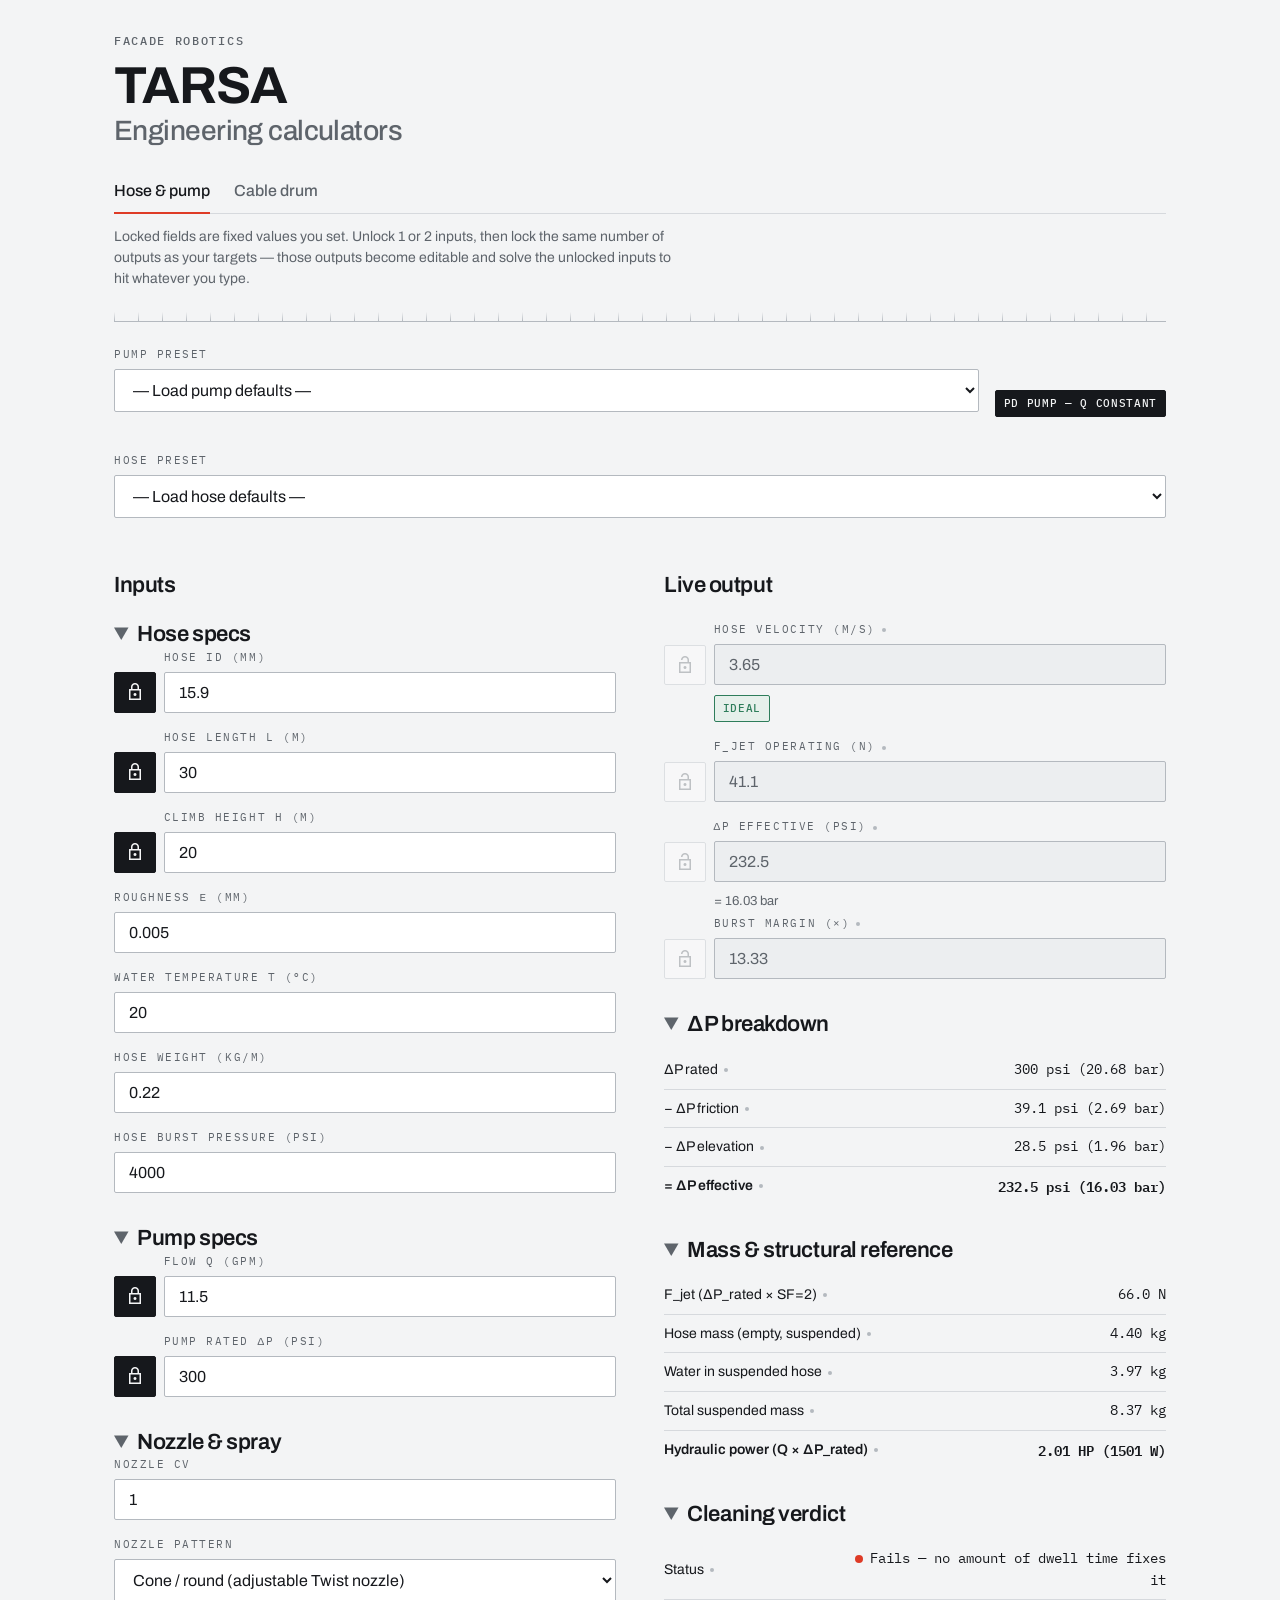
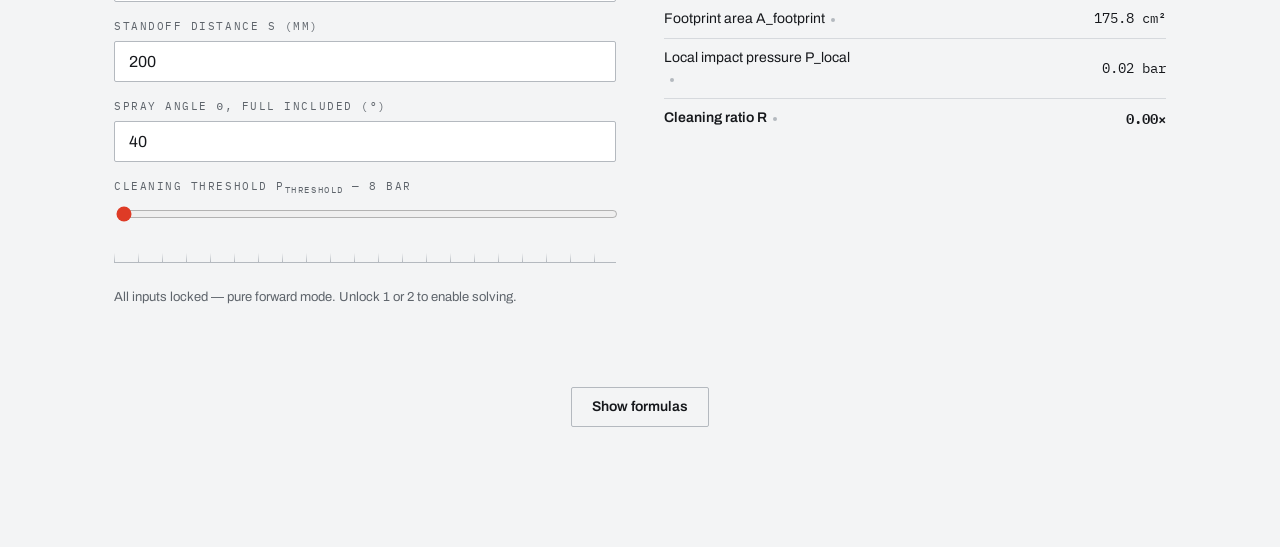
==== index.html @ 223a0400 "Add cable drum tab and nozzle cleaning verdict - New "Cable drum" tab: sizes drum radius / length fr" ====
<!doctype html>
<html lang="en">
<head>
<meta charset="utf-8">
<meta name="viewport" content="width=device-width, initial-scale=1">
<meta name="robots" content="noindex, nofollow">
<title>TARSA — Engineering Calculators</title>
<link rel="stylesheet" href="colors_and_type.css">
<link rel="stylesheet"
  href="https://fonts.googleapis.com/css2?family=Material+Symbols+Sharp:opsz,wght,FILL,GRAD@24,300,0,-25">
<style>
  body.tarsa { max-width: 1100px; margin: 0 auto; padding: var(--sp-6) var(--sp-5) var(--sp-9); }

  .topbar { display: flex; align-items: center; gap: var(--sp-3); margin-bottom: var(--sp-2); }
  .topbar .material-symbols-sharp { font-size: 22px; color: var(--signal); }

  .preset-row { display: flex; align-items: flex-end; gap: var(--sp-4); flex-wrap: wrap; margin: var(--sp-5) 0; }
  .preset-field { flex: 1; min-width: 260px; margin-bottom: 0; }

  .grid2 { display: grid; grid-template-columns: 1fr 1fr; gap: var(--sp-7); align-items: start; }
  @media (max-width: 760px) { .grid2 { grid-template-columns: 1fr; } }

  .lockrow { display: flex; align-items: flex-end; gap: var(--sp-2); margin-bottom: var(--sp-4); }
  .field-col { flex: 1; min-width: 0; }
  .field-col input.field { margin: 0; }

  .lock-btn {
    flex: 0 0 auto; width: 2.6rem; height: 2.55rem;
    display: flex; align-items: center; justify-content: center;
    background: var(--surface); border: 1px solid var(--n-300); border-radius: var(--r-1);
    color: var(--fg-2); cursor: pointer; padding: 0;
    transition: background var(--dur-fast) var(--ease), border-color var(--dur-fast) var(--ease),
                color var(--dur-fast) var(--ease);
  }
  .lock-btn:hover:not(:disabled) { background: var(--n-100); border-color: var(--ink); color: var(--ink); }
  .lock-btn.active { background: var(--ink); border-color: var(--ink); color: var(--fg-on-ink); }
  .lock-btn.active:hover { background: #000; }
  .lock-btn:disabled { opacity: 0.35; cursor: not-allowed; }
  .lock-btn .material-symbols-sharp { font-size: 20px; }

  input.field:disabled { background: var(--surface-sunk); color: var(--fg-2); cursor: not-allowed; }

  .plain-field { margin-bottom: var(--sp-4); }

  .range-field { width: 100%; accent-color: var(--signal); }

  .status-caption { font-size: var(--fs-caption); color: var(--fg-2); margin: var(--sp-4) 0; }
  .status-caption b { color: var(--ink); }

  .band-row { display: flex; align-items: center; gap: var(--sp-2); margin: -6px 0 var(--sp-4) calc(2.6rem + var(--sp-2)); }

  .dp-table { width: 100%; border-collapse: collapse; font-size: var(--fs-sm); margin-top: var(--sp-3); }
  .dp-table td { padding: 8px 0; border-bottom: 1px solid var(--n-200); }
  .dp-table td:last-child { text-align: right; font-family: var(--font-mono); font-variant-numeric: tabular-nums; }
  .dp-table tr:last-child td { border-bottom: none; font-weight: 600; }
  .dp-table tr.infeasible td { color: var(--signal); }

  details.section-drop { margin: var(--sp-6) 0 0; }
  details.section-drop > summary { cursor: pointer; }
  details.section-drop > summary::marker { color: var(--fg-2); }
  details.section-drop > table.dp-table { margin-top: var(--sp-3); }

  .status-dot { display: inline-block; width: 8px; height: 8px; border-radius: 50%; margin-right: 7px; vertical-align: middle; }
  .status-dot--green  { background: var(--clean); }
  .status-dot--yellow { background: var(--soiled); }
  .status-dot--red    { background: var(--signal); }

  /* Tiny, near-invisible marker on an output — hover to see which inputs
     feed it. Deliberately unstyled beyond a faint dot: this is a hint for
     the curious, not a UI element competing for attention. */
  .dep-dot {
    display: inline-block; width: 4px; height: 4px; border-radius: 50%;
    background: var(--n-300); margin-left: 6px; vertical-align: middle;
    cursor: help;
  }
  .dep-dot:hover { background: var(--fg-2); }

  /* Custom hover tooltip — used instead of the native data-tooltip="" attribute,
     which has inconsistent delay/behavior across browsers (notably
     Safari). Attach data-tooltip="..." to any normal (non-form) element;
     avoid attaching directly to <select>/<input> since generated content
     on replaced elements isn't reliably supported — put it on the
     associated <label> instead. */
  [data-tooltip] { position: relative; cursor: help; }
  [data-tooltip]::after {
    content: attr(data-tooltip);
    position: absolute; left: 0; bottom: 100%; margin-bottom: 6px;
    background: var(--ink); color: var(--fg-on-ink);
    font-family: var(--font-sans); font-size: 12px; font-weight: 400;
    text-transform: none; letter-spacing: normal;
    padding: 6px 10px; border-radius: var(--r-1);
    white-space: normal; width: max-content; max-width: 260px;
    box-shadow: 0 4px 12px rgba(0,0,0,0.15);
    opacity: 0; visibility: hidden; pointer-events: none;
    transition: opacity var(--dur-fast) var(--ease);
    z-index: 50;
  }
  [data-tooltip]:hover::after, [data-tooltip]:focus::after {
    opacity: 1; visibility: visible;
  }

  .error-box { color: var(--signal); font-size: var(--fs-sm); margin: var(--sp-2) 0; }

  .formulas-toggle-row { display: flex; justify-content: center; margin: var(--sp-8) 0 var(--sp-5); }

  #formulas-panel, .formulas-panel { border-top: 1px solid var(--n-200); padding-top: var(--sp-6); }
  .legend-grid {
    display: grid; grid-template-columns: repeat(auto-fill, minmax(220px, 1fr));
    gap: var(--sp-2) var(--sp-5); margin: var(--sp-4) 0 var(--sp-6);
  }
  .legend-row { display: flex; gap: 8px; font-size: var(--fs-sm); }
  .legend-sym {
    font-family: var(--font-mono); font-weight: 500; color: var(--ink);
    min-width: 2.4em; flex: 0 0 auto;
  }
  .legend-desc { color: var(--fg-2); }

  .tabbar { display: flex; gap: var(--sp-5); border-bottom: 1px solid var(--n-200); margin: var(--sp-5) 0 0; }
  .tab-btn {
    background: none; border: 0; border-bottom: 2px solid transparent; margin-bottom: -1px;
    padding: var(--sp-2) 0; font: inherit; font-weight: 500; color: var(--fg-2); cursor: pointer;
    transition: color var(--dur-fast) var(--ease), border-color var(--dur-fast) var(--ease);
  }
  .tab-btn:hover { color: var(--ink); }
  .tab-btn[aria-selected="true"] { color: var(--ink); border-bottom-color: var(--signal); }

  .formula-block { margin-bottom: var(--sp-6); }
  .formula-block .step-no {
    font-family: var(--font-mono); font-size: 11px; letter-spacing: var(--track-eyebrow);
    color: var(--signal);
  }
  .formula-block h5 { margin: 2px 0 8px; font-family: var(--font-display); font-weight: 600; font-size: 16px; }
  .formula-eq {
    font-family: var(--font-mono); font-size: 15px; background: var(--surface-sunk);
    border-radius: var(--r-1); padding: 10px 14px; display: inline-block;
    margin: 0 0 6px;
  }
  .formula-note { font-size: var(--fs-caption); color: var(--fg-2); margin: 0; max-width: 70ch; }
</style>
</head>
<body class="tarsa">

<div class="topbar">
  <span class="t-eyebrow">Facade robotics</span>
</div>
<h1 class="t-h1" style="margin:6px 0 0">TARSA</h1>
<h2 class="t-h3" style="margin:2px 0 0;color:var(--fg-2);font-weight:500">Engineering calculators</h2>

<div class="tabbar" role="tablist">
  <button class="tab-btn" role="tab" id="tabbtn-fluid" data-tab="fluid" aria-controls="tab-fluid">Hose &amp; pump</button>
  <button class="tab-btn" role="tab" id="tabbtn-drum" data-tab="drum" aria-controls="tab-drum">Cable drum</button>
</div>

<section id="tab-fluid" role="tabpanel" aria-labelledby="tabbtn-fluid">
<p class="t-sm" style="color:var(--fg-2);max-width:70ch;margin-top:var(--sp-3)">
  Locked fields are fixed values you set. Unlock 1 or 2 inputs, then lock the same number of
  outputs as your targets — those outputs become editable and solve the unlocked inputs to hit
  whatever you type.
</p>

<div class="datum" style="margin:var(--sp-5) 0"></div>

<div class="preset-row">
  <div class="plain-field preset-field">
    <label class="field-label" for="pump-preset-select">Pump preset</label>
    <select class="field" id="pump-preset-select">
      <option value="">— Load pump defaults —</option>
    </select>
  </div>
  <span class="tag tag--ink" style="margin-bottom:11px" data-tooltip="Positive-displacement: Q stays fixed regardless of ΔP, up to the relief valve.">PD pump — Q constant</span>
</div>

<div class="plain-field preset-field" style="margin-top:var(--sp-5)">
  <label class="field-label" for="hose-preset-select" id="hose-preset-label" data-tooltip="Hose presets from TARSA_Hose_Selection_Research.md §§2-4. Select one to see its sourcing notes here.">Hose preset</label>
  <select class="field" id="hose-preset-select">
    <option value="">— Load hose defaults —</option>
  </select>
</div>

<div class="grid2" style="margin-top:var(--sp-6)">
  <div>
    <h3 class="t-h4">Inputs</h3>

    <details class="section-drop" open style="margin-top:0">
      <summary class="t-h4">Hose specs</summary>
      <div class="lockrow">
        <button class="lock-btn" id="lock-id_m" data-var="id_m"><span class="material-symbols-sharp">lock</span></button>
        <div class="field-col">
          <label class="field-label" for="in-id_mm" data-tooltip="ID — hose inner diameter.">Hose ID (mm)</label>
          <input class="field" type="number" id="in-id_mm" step="0.1" min="3" max="50">
        </div>
      </div>

      <div class="lockrow">
        <button class="lock-btn" id="lock-L_m" data-var="L_m"><span class="material-symbols-sharp">lock</span></button>
        <div class="field-col">
          <label class="field-label" for="in-L_m" data-tooltip="L — total hose length along the flow path.">Hose length L (m)</label>
          <input class="field" type="number" id="in-L_m" step="1" min="1" max="200">
        </div>
      </div>

      <div class="lockrow">
        <button class="lock-btn" id="lock-H_m" data-var="H_m"><span class="material-symbols-sharp">lock</span></button>
        <div class="field-col">
          <label class="field-label" for="in-H_m" data-tooltip="H — vertical climb from reel to nozzle. Also the suspended length that carries hose + water weight.">Climb height H (m)</label>
          <input class="field" type="number" id="in-H_m" step="1" min="0" max="150">
        </div>
      </div>

      <div class="plain-field">
        <label class="field-label" for="in-roughness_mm" data-tooltip="ε — hose internal surface roughness, used in the friction-factor calc. Assumed default, not sourced from a datasheet.">Roughness ε (mm)</label>
        <input class="field" type="number" id="in-roughness_mm" step="0.001" min="0" max="1">
      </div>
      <div class="plain-field">
        <label class="field-label" for="in-T_c" data-tooltip="T — water temperature, used to look up viscosity for the friction calc.">Water temperature T (°C)</label>
        <input class="field" type="number" id="in-T_c" step="1" min="0" max="40">
      </div>
      <div class="plain-field">
        <label class="field-label" for="in-weight_per_m" data-tooltip="w — hose weight per meter, empty/dry. Datasheet value, not computed from hose geometry.">Hose weight (kg/m)</label>
        <input class="field" type="number" id="in-weight_per_m" step="0.01" min="0" max="5">
      </div>
      <div class="plain-field">
        <label class="field-label" for="in-p_burst_psi" data-tooltip="P_burst — hose's rated burst pressure, used for the burst-margin safety check.">Hose burst pressure (psi)</label>
        <input class="field" type="number" id="in-p_burst_psi" step="50" min="0" max="10000">
      </div>
    </details>

    <details class="section-drop" open>
      <summary class="t-h4">Pump specs</summary>
      <div class="lockrow">
        <button class="lock-btn" id="lock-Q_m3s" data-var="Q_m3s"><span class="material-symbols-sharp">lock</span></button>
        <div class="field-col">
          <label class="field-label" for="in-Q_gpm" data-tooltip="Q — volumetric flow rate. Fixed by a positive-displacement pump, independent of pressure.">Flow Q (GPM)</label>
          <input class="field" type="number" id="in-Q_gpm" step="0.1" min="0.1" max="200">
        </div>
      </div>
      <p class="t-caption" id="gpm-alert" style="color:var(--signal);margin:-6px 0 var(--sp-4) calc(2.6rem + var(--sp-2))" hidden></p>

      <div class="lockrow">
        <button class="lock-btn" id="lock-dP_rated_pa" data-var="dP_rated_pa"><span class="material-symbols-sharp">lock</span></button>
        <div class="field-col">
          <label class="field-label" for="in-dP_rated_psi" data-tooltip="ΔP_rated — the pump's rated output pressure at this flow.">Pump rated ΔP (psi)</label>
          <input class="field" type="number" id="in-dP_rated_psi" step="1" min="7">
        </div>
      </div>
    </details>

    <details class="section-drop" open>
      <summary class="t-h4">Nozzle &amp; spray</summary>
      <div class="plain-field">
        <label class="field-label" for="in-Cv" data-tooltip="Cv — nozzle velocity coefficient (0–1): how efficiently nozzle pressure converts to exit velocity.">Nozzle Cv</label>
        <input class="field" type="number" id="in-Cv" step="0.01" min="0.5" max="1">
      </div>
      <div class="plain-field">
        <label class="field-label" for="in-nozzle_pattern" data-tooltip="Cone/round sprays outward in a widening circle; flat fan sprays sideways into a widening sheet instead. Determines how fast the footprint area (and diluted local pressure) grows with standoff.">Nozzle pattern</label>
        <select class="field" id="in-nozzle_pattern">
          <option value="cone">Cone / round (adjustable Twist nozzle)</option>
          <option value="fan">Flat fan / curtain</option>
        </select>
      </div>
      <div class="plain-field">
        <label class="field-label" for="in-standoff_mm" data-tooltip="s — distance from the nozzle tip to the glass.">Standoff distance s (mm)</label>
        <input class="field" type="number" id="in-standoff_mm" step="10" min="200" max="2000">
      </div>
      <div class="plain-field">
        <label class="field-label" for="in-spray_angle_deg" data-tooltip="θ — the nozzle's full spray angle. 0° = a straight pencil jet; wider angles spread the spray (and dilute its force) faster with distance.">Spray angle θ, full included (°)</label>
        <input class="field" type="number" id="in-spray_angle_deg" step="1" min="0" max="60">
      </div>
      <div class="plain-field" id="field-L-strip">
        <label class="field-label" for="in-L_strip_mm" data-tooltip="L_strip — fan pattern only: the strip's length, which stays roughly constant as standoff grows (only its width widens). Assumed default, not sourced.">Fan impact-strip length L_strip (mm)</label>
        <input class="field" type="number" id="in-L_strip_mm" step="1" min="1" max="200">
      </div>
      <div class="plain-field">
        <label class="field-label" for="in-p_threshold_bar" data-tooltip="P_threshold — local impact pressure needed to actually clean the grime. 8 bar is Kim et al.'s proven floor; 150 bar is an unvalidated industry ceiling. Keep at 8 until a physical grime test is done.">
          Cleaning threshold P<sub>threshold</sub> — <span id="p_threshold-readout"></span>
        </label>
        <input class="range-field" type="range" id="in-p_threshold_bar" step="1" min="8" max="150">
      </div>
    </details>

    <div class="datum" style="margin:var(--sp-5) 0"></div>
    <p class="status-caption" id="solve-status"></p>
    <p class="error-box" id="solve-error" hidden></p>
  </div>

  <div>
    <h3 class="t-h4" id="output-head">Live output</h3>

    <div class="lockrow">
      <button class="lock-btn" id="lock-out-v_hose" data-metric="v_hose"><span class="material-symbols-sharp">lock_open</span></button>
      <div class="field-col">
        <label class="field-label" for="out-v_hose">Hose velocity (m/s)<span class="dep-dot" data-tooltip="Depends on: ID, Q"></span></label>
        <input class="field" type="number" id="out-v_hose" step="0.01">
      </div>
    </div>
    <div class="band-row"><span class="tag" id="band-tag"></span></div>

    <div class="lockrow">
      <button class="lock-btn" id="lock-out-F_jet" data-metric="F_jet"><span class="material-symbols-sharp">lock_open</span></button>
      <div class="field-col">
        <label class="field-label" for="out-F_jet">F_jet operating (N)<span class="dep-dot" data-tooltip="Depends on: ID, L, H, Q, ΔP_rated, Cv, ε, T"></span></label>
        <input class="field" type="number" id="out-F_jet" step="0.1">
      </div>
    </div>

    <div class="lockrow">
      <button class="lock-btn" id="lock-out-dP_effective" data-metric="dP_effective"><span class="material-symbols-sharp">lock_open</span></button>
      <div class="field-col">
        <label class="field-label" for="out-dP_effective">ΔP effective (psi)<span class="dep-dot" data-tooltip="Depends on: ID, L, H, Q, ΔP_rated, ε, T"></span></label>
        <input class="field" type="number" id="out-dP_effective" step="0.1">
      </div>
    </div>
    <p class="t-caption" id="dP_effective-bar" style="color:var(--fg-2);margin:-6px 0 4px calc(2.6rem + var(--sp-2))"></p>
    <p class="t-caption" id="infeasible-tag" style="color:var(--signal);margin:-6px 0 var(--sp-4) calc(2.6rem + var(--sp-2))" hidden></p>

    <div class="lockrow">
      <button class="lock-btn" id="lock-out-burst_margin" data-metric="burst_margin"><span class="material-symbols-sharp">lock_open</span></button>
      <div class="field-col">
        <label class="field-label" for="out-burst_margin">Burst margin (×)<span class="dep-dot" data-tooltip="Depends on: P_burst, ΔP_rated"></span></label>
        <input class="field" type="number" id="out-burst_margin" step="0.01">
      </div>
    </div>
    <p class="t-caption" id="burst-tag" style="color:var(--signal);margin:-6px 0 var(--sp-4) calc(2.6rem + var(--sp-2))" hidden></p>

    <details class="section-drop" open>
      <summary class="t-h4">ΔP breakdown</summary>
      <table class="dp-table">
        <tr><td>ΔP rated<span class="dep-dot" data-tooltip="Depends on: ΔP_rated"></span></td><td id="dp-rated"></td></tr>
        <tr><td>− ΔP friction<span class="dep-dot" data-tooltip="Depends on: ID, L, Q, ε, T"></span></td><td id="dp-friction"></td></tr>
        <tr><td>− ΔP elevation<span class="dep-dot" data-tooltip="Depends on: H"></span></td><td id="dp-elevation"></td></tr>
        <tr id="dp-effective-row"><td>= ΔP effective<span class="dep-dot" data-tooltip="Depends on: ID, L, H, Q, ΔP_rated, ε, T"></span></td><td id="dp-effective"></td></tr>
      </table>
    </details>

    <details class="section-drop" open>
      <summary class="t-h4">Mass &amp; structural reference</summary>
      <table class="dp-table">
        <tr><td>F_jet (ΔP_rated &times; SF=2)<span class="dep-dot" data-tooltip="Depends on: ΔP_rated, Q, Cv"></span></td><td id="stat-fjet-structural"></td></tr>
        <tr><td>Hose mass (empty, suspended)<span class="dep-dot" data-tooltip="Depends on: w, H"></span></td><td id="stat-hose-mass"></td></tr>
        <tr><td>Water in suspended hose<span class="dep-dot" data-tooltip="Depends on: ID, H"></span></td><td id="stat-water-mass"></td></tr>
        <tr><td>Total suspended mass<span class="dep-dot" data-tooltip="Depends on: w, ID, H"></span></td><td id="stat-total-mass"></td></tr>
        <tr><td>Hydraulic power (Q &times; &Delta;P_rated)<span class="dep-dot" data-tooltip="Depends on: Q, ΔP_rated"></span></td><td id="stat-hydraulic-power"></td></tr>
      </table>
    </details>

    <details class="section-drop" open>
      <summary class="t-h4">Cleaning verdict</summary>
      <table class="dp-table">
        <tr><td>Status<span class="dep-dot" data-tooltip="Depends on: ID, L, H, Q, ΔP_rated, Cv, ε, T, s, θ, nozzle pattern, L_strip, P_threshold"></span></td><td><span class="status-dot" id="cleaning-dot"></span><span id="cleaning-caption"></span></td></tr>
        <tr><td>Footprint area A_footprint<span class="dep-dot" data-tooltip="Depends on: ID, L, H, Q, ΔP_rated, Cv, ε, T, s, θ, nozzle pattern, L_strip"></span></td><td id="stat-footprint"></td></tr>
        <tr><td>Local impact pressure P_local<span class="dep-dot" data-tooltip="Depends on: ID, L, H, Q, ΔP_rated, Cv, ε, T, s, θ, nozzle pattern, L_strip"></span></td><td id="stat-p-local"></td></tr>
        <tr><td>Cleaning ratio R<span class="dep-dot" data-tooltip="Depends on: ID, L, H, Q, ΔP_rated, Cv, ε, T, s, θ, nozzle pattern, L_strip, P_threshold"></span></td><td id="stat-cleaning-r"></td></tr>
      </table>
    </details>
  </div>
</div>

<div class="formulas-toggle-row">
  <button class="btn btn--outline" id="btn-show-formulas" aria-expanded="false" aria-controls="formulas-panel">
    Show formulas
  </button>
</div>

<section id="formulas-panel" hidden>
  <h3 class="t-h3">Formulas used</h3>
  <p class="t-sm" style="color:var(--fg-2);max-width:70ch">
    Every value on this page comes from the chain below, computed in order top to bottom.
    Two steps are solved numerically (a root-finder) rather than a closed-form formula —
    marked where that happens.
  </p>

  <details class="section-drop" open style="margin-top:0">
    <summary class="t-h4">Symbol legend</summary>
    <div class="legend-grid">
    <div class="legend-row"><span class="legend-sym">ID</span><span class="legend-desc">Hose inner diameter (m)</span></div>
    <div class="legend-row"><span class="legend-sym">L</span><span class="legend-desc">Hose length (m)</span></div>
    <div class="legend-row"><span class="legend-sym">H</span><span class="legend-desc">Vertical climb height (m)</span></div>
    <div class="legend-row"><span class="legend-sym">Q</span><span class="legend-desc">Volumetric flow rate (m&sup3;/s)</span></div>
    <div class="legend-row"><span class="legend-sym">ΔP<sub>rated</sub></span><span class="legend-desc">Pump's rated max pressure (Pa)</span></div>
    <div class="legend-row"><span class="legend-sym">C<sub>v</sub></span><span class="legend-desc">Nozzle velocity coefficient (0&ndash;1)</span></div>
    <div class="legend-row"><span class="legend-sym">ε</span><span class="legend-desc">Hose internal roughness (m)</span></div>
    <div class="legend-row"><span class="legend-sym">T</span><span class="legend-desc">Water temperature (&deg;C)</span></div>
    <div class="legend-row"><span class="legend-sym">ρ</span><span class="legend-desc">Water density, 1000 kg/m&sup3;</span></div>
    <div class="legend-row"><span class="legend-sym">g</span><span class="legend-desc">Gravity, 9.81 m/s&sup2;</span></div>
    <div class="legend-row"><span class="legend-sym">μ</span><span class="legend-desc">Water dynamic viscosity (Pa&middot;s), interpolated vs. T</span></div>
    <div class="legend-row"><span class="legend-sym">Re</span><span class="legend-desc">Reynolds number (dimensionless)</span></div>
    <div class="legend-row"><span class="legend-sym">f</span><span class="legend-desc">Darcy friction factor (dimensionless)</span></div>
    <div class="legend-row"><span class="legend-sym">v<sub>hose</sub></span><span class="legend-desc">Velocity inside the hose (m/s)</span></div>
    <div class="legend-row"><span class="legend-sym">v<sub>exit</sub></span><span class="legend-desc">Nozzle exit velocity (m/s)</span></div>
    <div class="legend-row"><span class="legend-sym">F<sub>jet</sub></span><span class="legend-desc">Jet reaction force (N)</span></div>
    <div class="legend-row"><span class="legend-sym">P<sub>burst</sub></span><span class="legend-desc">Hose burst pressure rating (Pa)</span></div>
    <div class="legend-row"><span class="legend-sym">w</span><span class="legend-desc">Hose weight per length, datasheet value (kg/m)</span></div>
    <div class="legend-row"><span class="legend-sym">P<sub>hyd</sub></span><span class="legend-desc">Hydraulic power at rated pressure and flow (W)</span></div>
    <div class="legend-row"><span class="legend-sym">s</span><span class="legend-desc">Nozzle standoff distance from glass (mm)</span></div>
    <div class="legend-row"><span class="legend-sym">θ</span><span class="legend-desc">Spray angle, full included (&deg;)</span></div>
    <div class="legend-row"><span class="legend-sym">L<sub>strip</sub></span><span class="legend-desc">Fan impact-strip length at exit, assumed constant (mm)</span></div>
    <div class="legend-row"><span class="legend-sym">A<sub>nozzle</sub></span><span class="legend-desc">Nozzle exit area, from continuity Q/v<sub>exit</sub> (mm&sup2;)</span></div>
    <div class="legend-row"><span class="legend-sym">r<sub>nozzle</sub></span><span class="legend-desc">Equivalent round-nozzle exit radius, &radic;(A<sub>nozzle</sub>/π) (mm)</span></div>
    <div class="legend-row"><span class="legend-sym">b<sub>nozzle</sub></span><span class="legend-desc">Fan slot exit width, A<sub>nozzle</sub>/L<sub>strip</sub> (mm)</span></div>
    <div class="legend-row"><span class="legend-sym">A<sub>footprint</sub></span><span class="legend-desc">Jet footprint area at the glass (mm&sup2;)</span></div>
    <div class="legend-row"><span class="legend-sym">P<sub>local</sub></span><span class="legend-desc">Local impact pressure at the glass (bar)</span></div>
    <div class="legend-row"><span class="legend-sym">P<sub>threshold</sub></span><span class="legend-desc">Cleaning threshold pressure, user-adjustable (bar)</span></div>
    <div class="legend-row"><span class="legend-sym">R</span><span class="legend-desc">Cleaning ratio, P<sub>local</sub> / P<sub>threshold</sub></span></div>
    </div>
  </details>

  <div class="formula-block">
    <div class="step-no">01</div>
    <h5>Hose cross-sectional area</h5>
    <div class="formula-eq">A = (π / 4) &middot; ID&sup2;</div>
  </div>

  <div class="formula-block">
    <div class="step-no">02</div>
    <h5>Hose velocity</h5>
    <div class="formula-eq">v<sub>hose</sub> = Q / A</div>
  </div>

  <div class="formula-block">
    <div class="step-no">03</div>
    <h5>Reynolds number</h5>
    <div class="formula-eq">Re = ρ &middot; v<sub>hose</sub> &middot; ID / μ</div>
  </div>

  <div class="formula-block">
    <div class="step-no">04</div>
    <h5>Darcy friction factor</h5>
    <div class="formula-eq">Re &lt; 2300 (laminar): &nbsp; f = 64 / Re</div>
    <div class="formula-eq">Re &ge; 2300 (turbulent, Colebrook&ndash;White):<br>
      1 / √f = &minus;2 &middot; log&#8321;&#8320;( ε / (3.7&middot;ID) + 2.51 / (Re&middot;√f) )</div>
    <p class="formula-note">
      Colebrook&ndash;White is implicit in <var>f</var> &mdash; solved numerically (bisection,
      replacing what <code>scipy.optimize.brentq</code> does in the Python reference). The
      Swamee&ndash;Jain explicit formula below is used only to bracket the initial guess, never
      as the final answer:<br>
      f&#8320; = 0.25 / [ log&#8321;&#8320;( ε / (3.7&middot;ID) + 5.74 / Re&#8304;&#8309;&sup9; ) ]&sup2;
    </p>
  </div>

  <div class="formula-block">
    <div class="step-no">05</div>
    <h5>Friction pressure loss (Darcy&ndash;Weisbach)</h5>
    <div class="formula-eq">ΔP<sub>friction</sub> = f &middot; (L / ID) &middot; (ρ &middot; v<sub>hose</sub>&sup2; / 2)</div>
  </div>

  <div class="formula-block">
    <div class="step-no">06</div>
    <h5>Elevation pressure loss</h5>
    <div class="formula-eq">ΔP<sub>elevation</sub> = ρ &middot; g &middot; H</div>
  </div>

  <div class="formula-block">
    <div class="step-no">07</div>
    <h5>Effective pressure at the nozzle</h5>
    <div class="formula-eq">ΔP<sub>effective</sub> = ΔP<sub>rated</sub> &minus; ΔP<sub>friction</sub> &minus; ΔP<sub>elevation</sub></div>
    <p class="formula-note">Flagged infeasible when ΔP<sub>effective</sub> &le; 0 &mdash; the pump cannot overcome the losses at all.</p>
  </div>

  <div class="formula-block">
    <div class="step-no">08</div>
    <h5>Nozzle exit velocity (Torricelli / orifice equation)</h5>
    <div class="formula-eq">v<sub>exit</sub> = C<sub>v</sub> &middot; √(2 &middot; ΔP<sub>effective</sub> / ρ)</div>
  </div>

  <div class="formula-block">
    <div class="step-no">09</div>
    <h5>Jet reaction force (momentum flux)</h5>
    <div class="formula-eq">F<sub>jet</sub> = ρ &middot; Q &middot; v<sub>exit</sub></div>
    <p class="formula-note">
      The "structural reference" value uses the same formula with v<sub>exit</sub> evaluated at
      2&middot;ΔP<sub>rated</sub> (safety factor 2 on the rated pressure, not on ΔP<sub>effective</sub>)
      &mdash; the worst-case number the hardware must survive, not the operating value.
    </p>
  </div>

  <div class="formula-block">
    <div class="step-no">10</div>
    <h5>Burst margin</h5>
    <div class="formula-eq">burst margin = P<sub>burst</sub> / ΔP<sub>rated</sub></div>
    <p class="formula-note">Flagged red if below the team's SF = 2 convention.</p>
  </div>

  <div class="formula-block">
    <div class="step-no">11</div>
    <h5>Hose mass</h5>
    <div class="formula-eq">hose mass = w &middot; H</div>
    <p class="formula-note">
      w is a direct datasheet value, never computed from ID/OD/material density &mdash; real hose
      weight includes braid/reinforcement mass a wall-volume calculation would miss. Uses
      <b>H</b> (climb height), not L: the hose hangs straight from a ground-based reel up to the
      robot, so only the suspended, vertical portion loads the cables &mdash; any slack beyond H
      sits coiled at the base and isn't part of the carried load.
    </p>
  </div>

  <div class="formula-block">
    <div class="step-no">12</div>
    <h5>Water mass inside the hose</h5>
    <div class="formula-eq">water mass = ρ &middot; A &middot; H</div>
    <p class="formula-note">Same H-not-L reasoning as hose mass above. Kept separate from hose mass on purpose &mdash; "total suspended mass" below is the sum of both, relevant for what the robot's cable actually has to carry.</p>
  </div>

  <div class="formula-block">
    <div class="step-no">13</div>
    <h5>Total suspended mass</h5>
    <div class="formula-eq">total = hose mass + water mass</div>
  </div>

  <div class="formula-block">
    <div class="step-no">14</div>
    <h5>Hydraulic power</h5>
    <div class="formula-eq">P<sub>hyd</sub> = Q &middot; ΔP<sub>rated</sub></div>
    <p class="formula-note">
      Fluid power the pump must deliver at its rated pressure and flow, shown in the stat card
      as both watts and horsepower. This is <i>not</i> shaft/motor power &mdash; a real drive
      motor needs more than this to cover the pump's mechanical and volumetric losses, which
      aren't modeled here. Other pump-spec numbers like RPM, displacement, or the motor's own
      rated HP don't enter any formula on this page: they determine Q (which you enter directly)
      but don't change the downstream hydraulics once Q and ΔP<sub>rated</sub> are known.
    </p>
  </div>

  <div class="formula-block">
    <div class="step-no">15</div>
    <h5>Water viscosity vs. temperature</h5>
    <div class="formula-eq">μ(T) &mdash; linear interpolation over reference values at 0, 10, 20, 30, 40 &deg;C</div>
    <p class="formula-note">Standard CRC reference data, not a fitted curve.</p>
  </div>

  <div class="formula-block">
    <div class="step-no">16</div>
    <h5>Solve mode &mdash; 1 target</h5>
    <p class="formula-note">
      When you lock one output as the target, the one unlocked input is varied by the same
      bisection root-finder until the target metric above matches what you typed &mdash; i.e.
      it numerically inverts steps 01&ndash;14 rather than using a separate formula.
    </p>
  </div>

  <div class="formula-block">
    <div class="step-no">17</div>
    <h5>Solve mode &mdash; 2 simultaneous targets</h5>
    <p class="formula-note">
      With 2 inputs unlocked and 2 outputs locked, this becomes a 2&times;2 nonlinear system
      (2 unknowns, 2 equations). Rather than a multi-dimensional Newton solve, it's nested
      bisection: one variable is bisected on the outside; for each candidate value, the other
      variable is solved exactly (the same 1-target method above) to hit its own target; the
      outer bisection then drives its own target to zero too. Not every combination of 2
      unlocked inputs and 2 target outputs has a solution &mdash; e.g. burst margin depends only
      on pump rated &Delta;P among the 5 lockable inputs, so targeting it while that input stays
      locked is genuinely infeasible, not a solver bug.
    </p>
  </div>

  <div class="formula-block">
    <div class="step-no">18</div>
    <h5>Stage 7 &mdash; local impact pressure at glass</h5>
    <div class="formula-eq">P<sub>local</sub> = F<sub>jet</sub> / A<sub>footprint</sub>(s, θ)</div>
    <p class="formula-note">
      Standoff and spray angle both do the same job &mdash; spreading the jet's momentum over a
      bigger footprint before it hits the glass &mdash; via two independent, quantifiable
      mechanisms. Whichever predicts the larger footprint (smaller pressure) wins:
    </p>
    <div class="formula-eq">
      A<sub>footprint,geometric</sub> = π&middot;(r<sub>nozzle</sub> + s&middot;tan(θ/2))&sup2; &nbsp;[cone/round]<br>
      A<sub>footprint,geometric</sub> = (b<sub>nozzle</sub> + 2&middot;s&middot;tan(θ/2))&middot;L<sub>strip</sub> &nbsp;[flat fan]
    </div>
    <p class="formula-note">
      θ is the nozzle's full included spray angle. The cone/fan is <i>not</i> born from a
      mathematical point &mdash; a real nozzle exit has finite size, r<sub>nozzle</sub> (cone) or
      b<sub>nozzle</sub> (fan slot width), taken from continuity (A<sub>nozzle</sub> = Q/v<sub>exit</sub>,
      real geometry, not a tunable). A point-origin model breaks down at small standoff: as
      s &rarr; 0 it predicts a footprint <i>smaller</i> than the nozzle's own exit
      (f<sub>geometric</sub> = A<sub>nozzle</sub>/A<sub>footprint</sub> &gt; 1), which is
      physically impossible &mdash; the footprint can never shrink below the exit producing it,
      no matter how close you get. At large standoff the nozzle-size term is negligible and the
      formulas reduce to the point-origin shape: a cone footprint's <i>area</i> grows as s&sup2;,
      so P<sub>local</sub> decays as 1/s&sup2;; a fan footprint's <i>width</i> grows as s but the
      impact-strip length L<sub>strip</sub> stays roughly constant, so its area grows only
      ~linearly and P<sub>local</sub> decays as 1/s &mdash; the real physical reason a fan
      (curtain) nozzle holds pressure over distance better than a cone, not just a coincidence
      of motion path.
    </p>
    <div class="formula-eq">
      A<sub>footprint,turbulent</sub> = π&middot;s&sup2; / (4&middot;6.2&sup2;) &nbsp;[cone/round]<br>
      A<sub>footprint,turbulent</sub> = (s / 5.76)&middot;L<sub>strip</sub> &nbsp;[flat fan]
    </div>
    <p class="formula-note">
      The geometric formula alone predicts a zero-area (infinite-pressure) footprint at θ = 0,
      which is unphysical &mdash; a "pencil" jet still spreads via turbulent entrainment even
      with no designed spray angle. This second formula is the equivalent footprint from
      classical free-jet centerline decay (Rajaratnam): round jets u<sub>c</sub>/u<sub>0</sub> =
      6.2&middot;D/s, flat jets u<sub>c</sub>/u<sub>0</sub> = 2.4&middot;√(b/s). Since momentum
      flux (ρ&middot;u&sup2;&middot;A) is conserved along a free jet, the equivalent area is
      A<sub>0</sub> / (u<sub>c</sub>/u<sub>0</sub>)&sup2; &mdash; and because A<sub>0</sub> is
      defined by the orifice itself (π&middot;D&sup2;/4 for round, b&middot;L<sub>strip</sub>
      for fan), the orifice size cancels out algebraically, leaving a floor that depends only on
      standoff. This floor is what governs near θ = 0; the geometric term takes over and
      dominates once θ exceeds roughly 15&deg; at typical operating standoffs (200mm+), matching
      the "DS Twist" nozzle's usable range.
    </p>
  </div>

  <div class="formula-block">
    <div class="step-no">19</div>
    <h5>Stage 8 &mdash; cleaning verdict</h5>
    <div class="formula-eq">R = P<sub>local</sub> / P<sub>threshold</sub></div>
    <p class="formula-note">
      R &ge; 2 &rarr; 🟢 Green (good clean). 1 &le; R &lt; 2 &rarr; 🟡 Yellow (marginal).
      R &lt; 1 &rarr; 🔴 Red (fails &mdash; no amount of dwell time fixes it).
      P<sub>threshold</sub> is a user-adjustable slider from 8 bar (Kim et al.'s proven floor) to
      150 bar (industry "glass ceiling," unvalidated for TARSA's actual grime); it defaults to
      8 bar until a physical grime test is done.
    </p>
  </div>
</section>
</section>

<section id="tab-drum" role="tabpanel" aria-labelledby="tabbtn-drum" hidden>
<p class="t-sm" style="color:var(--fg-2);max-width:70ch;margin-top:var(--sp-3)">
  Sizes a drum to hold a cable. Lock drum radius or drum length as the target and the other is
  solved. Unlock cable length to lock both instead and get how much cable the drum holds.
</p>

<div class="datum" style="margin:var(--sp-5) 0"></div>

<div class="grid2" style="margin-top:var(--sp-6)">
  <div>
    <h3 class="t-h4">Inputs</h3>

    <div class="lockrow">
      <button class="lock-btn" id="drum-lock-L"><span class="material-symbols-sharp">lock</span></button>
      <div class="field-col">
        <label class="field-label" for="drum-in-L_m" data-tooltip="L — total cable length to wind onto the drum.">Cable length L (m)</label>
        <input class="field" type="number" id="drum-in-L_m" step="1" min="0.1">
      </div>
    </div>
    <div class="plain-field">
      <label class="field-label" for="drum-in-d_mm" data-tooltip="d — cable outer diameter. Each turn takes d of drum length; each layer adds d of radius.">Cable diameter d (mm)</label>
      <input class="field" type="number" id="drum-in-d_mm" step="0.1" min="0.1">
    </div>
    <div class="plain-field">
      <label class="field-label" for="drum-in-layers" data-tooltip="N — number of cable layers wound on top of each other. 1 = a single layer on the barrel.">Layers N</label>
      <input class="field" type="number" id="drum-in-layers" step="1" min="1">
    </div>

    <div class="datum" style="margin:var(--sp-5) 0"></div>
    <p class="status-caption" id="drum-status"></p>
    <p class="error-box" id="drum-error" hidden></p>
  </div>

  <div>
    <h3 class="t-h4">Drum</h3>

    <div class="lockrow">
      <button class="lock-btn" id="drum-lock-out-r"><span class="material-symbols-sharp">lock_open</span></button>
      <div class="field-col">
        <label class="field-label" for="drum-out-r_mm" data-tooltip="r — radius of the bare drum barrel the first layer wraps on.">Drum radius r (mm)<span class="dep-dot" data-tooltip="Depends on: L, d, N, W"></span></label>
        <input class="field" type="number" id="drum-out-r_mm" step="1">
      </div>
    </div>

    <div class="lockrow">
      <button class="lock-btn" id="drum-lock-out-W"><span class="material-symbols-sharp">lock_open</span></button>
      <div class="field-col">
        <label class="field-label" for="drum-out-W_mm" data-tooltip="W — usable drum length between the flanges. Rounded up to a whole number of turns.">Drum length W (mm)<span class="dep-dot" data-tooltip="Depends on: L, d, N, r"></span></label>
        <input class="field" type="number" id="drum-out-W_mm" step="1">
      </div>
    </div>

    <details class="section-drop" open>
      <summary class="t-h4">Winding reference</summary>
      <table class="dp-table">
        <tr><td>Outer radius with cable (min. flange)<span class="dep-dot" data-tooltip="Depends on: r, d, N"></span></td><td id="drum-stat-outer"></td></tr>
        <tr><td>Turns per layer<span class="dep-dot" data-tooltip="Depends on: W, d"></span></td><td id="drum-stat-turns"></td></tr>
        <tr><td>Total turns<span class="dep-dot" data-tooltip="Depends on: W, d, N"></span></td><td id="drum-stat-total-turns"></td></tr>
        <tr><td>Drum capacity<span class="dep-dot" data-tooltip="Depends on: r, W, d, N"></span></td><td id="drum-stat-capacity"></td></tr>
      </table>
    </details>
  </div>
</div>

<div class="formulas-toggle-row">
  <button class="btn btn--outline" id="drum-btn-show-formulas" aria-expanded="false" aria-controls="drum-formulas-panel">
    Show formulas
  </button>
</div>

<section id="drum-formulas-panel" class="formulas-panel" hidden>
  <h3 class="t-h3">Formulas used</h3>
  <div class="legend-grid">
    <div class="legend-row"><span class="legend-sym">L</span><span class="legend-desc">Cable length (m)</span></div>
    <div class="legend-row"><span class="legend-sym">d</span><span class="legend-desc">Cable diameter (m)</span></div>
    <div class="legend-row"><span class="legend-sym">N</span><span class="legend-desc">Number of layers</span></div>
    <div class="legend-row"><span class="legend-sym">r</span><span class="legend-desc">Drum barrel radius (m)</span></div>
    <div class="legend-row"><span class="legend-sym">W</span><span class="legend-desc">Drum length between flanges (m)</span></div>
    <div class="legend-row"><span class="legend-sym">n</span><span class="legend-desc">Turns per layer</span></div>
  </div>

  <div class="formula-block">
    <div class="step-no">01</div>
    <h5>Turns per layer</h5>
    <div class="formula-eq">n = floor(W / d)</div>
    <p class="formula-note">Only whole turns count; leftover length at the flange holds no cable.</p>
  </div>

  <div class="formula-block">
    <div class="step-no">02</div>
    <h5>Drum capacity</h5>
    <div class="formula-eq">C = Σ<sub>k=0…N−1</sub> n &middot; 2π(r + d/2 + k&middot;d) = 2π &middot; n &middot; N &middot; (r + N&middot;d/2)</div>
    <p class="formula-note">Each turn is measured along the cable's centerline. Layer k sits k&middot;d further out than the first.</p>
  </div>

  <div class="formula-block">
    <div class="step-no">03</div>
    <h5>Length locked &rarr; solve radius</h5>
    <div class="formula-eq">r = L / (2π &middot; n &middot; N) &minus; N&middot;d/2</div>
    <p class="formula-note">Infeasible if r &le; 0: the drum is too long, or has too many layers, for this much cable.</p>
  </div>

  <div class="formula-block">
    <div class="step-no">04</div>
    <h5>Radius locked &rarr; solve length</h5>
    <div class="formula-eq">n = ceil(L / (2π &middot; N &middot; (r + N&middot;d/2))), &nbsp; W = n &middot; d</div>
  </div>

  <div class="formula-block">
    <div class="step-no">05</div>
    <h5>Both locked &rarr; solve cable length</h5>
    <div class="formula-eq">L = C</div>
    <p class="formula-note">Outer radius r + N&middot;d is the smallest flange radius that clears the top layer.</p>
  </div>
</section>
</section>

<script src="calc.js"></script>
<script>
const calc = window.TarsaCalc;

const PSI_TO_PA = 6894.757293168361;
const PA_TO_BAR = 100000; // exact, 1 bar = 100,000 Pa
const GAL_TO_M3 = 0.003785411784; // exact US liquid gallon, m^3
const WATTS_PER_HP = 745.6998715822702; // mechanical horsepower
const psiToPa = (x) => x * PSI_TO_PA;
const paToPsi = (x) => x / PSI_TO_PA;
const paToBar = (x) => x / PA_TO_BAR;
const gpmToM3s = (x) => (x * GAL_TO_M3) / 60.0;
const m3sToGpm = (x) => (x * 60.0) / GAL_TO_M3;
const mmToM = (x) => x / 1000.0;
const mToMm = (x) => x * 1000.0;
const barToPa = (x) => x * PA_TO_BAR;

const INPUT_VARS = ["id_m", "L_m", "H_m", "Q_m3s", "dP_rated_pa"];
const METRIC_KEYS = ["v_hose", "F_jet", "dP_effective", "burst_margin"];

// var (calc.py-style key) -> DOM id / unit conversion, mirroring app.py's SOLVABLE dict
const SOLVABLE = {
  id_m: { elId: "in-id_mm", toCalc: mmToM, fromCalc: mToMm, label: "Hose ID (mm)" },
  L_m: { elId: "in-L_m", toCalc: (x) => x, fromCalc: (x) => x, label: "Hose length L (m)" },
  H_m: { elId: "in-H_m", toCalc: (x) => x, fromCalc: (x) => x, label: "Climb height H (m)" },
  Q_m3s: { elId: "in-Q_gpm", toCalc: gpmToM3s, fromCalc: m3sToGpm, label: "Flow Q (GPM)" },
  dP_rated_pa: { elId: "in-dP_rated_psi", toCalc: psiToPa, fromCalc: paToPsi, label: "Pump rated ΔP (psi)" },
};

const METRIC_META = {
  v_hose: { elId: "out-v_hose", toDisp: (x) => x, toCalc: (x) => x, fmt: (x) => x.toFixed(2) },
  F_jet: { elId: "out-F_jet", toDisp: (x) => x, toCalc: (x) => x, fmt: (x) => x.toFixed(1) },
  dP_effective: { elId: "out-dP_effective", toDisp: paToPsi, toCalc: psiToPa, fmt: (x) => x.toFixed(1) },
  burst_margin: { elId: "out-burst_margin", toDisp: (x) => x, toCalc: (x) => x, fmt: (x) => x.toFixed(2) },
};

const BAND_TAG = { ideal: "clean", acceptable: "soiled", erosion_risk: "fault" };
const BAND_LABEL = { ideal: "Ideal", acceptable: "Acceptable", erosion_risk: "Erosion risk" };

const CLEANING_CAPTION = {
  green: "Good clean",
  yellow: "Marginal",
  red: "Fails — no amount of dwell time fixes it",
};

const MAX_SIMULTANEOUS_TARGETS = 2;

const state = {
  id_mm: 15.9, L_m: 30.0, H_m: 20.0, Q_gpm: 11.5, dP_rated_psi: 300.0,
  roughness_mm: 0.005, T_c: 20.0, Cv: 1.0, weight_per_m: 0.22, p_burst_psi: 4000.0,
  nozzle_pattern: "cone", standoff_mm: 200.0, spray_angle_deg: 40.0,
  L_strip_mm: calc.L_STRIP_MM_DEFAULT,
  p_threshold_bar: paToBar(calc.P_THRESHOLD_PA_DEFAULT),
  locks: { id_m: true, L_m: true, H_m: true, Q_m3s: true, dP_rated_pa: true },
  activeTargets: [], // 0-2 metric keys, up to MAX_SIMULTANEOUS_TARGETS
  solveError: null,
  uiMessage: null,
};

function getCalcInputs() {
  return {
    id_m: mmToM(state.id_mm),
    L_m: state.L_m,
    H_m: state.H_m,
    Q_m3s: gpmToM3s(state.Q_gpm),
    dP_rated_pa: psiToPa(state.dP_rated_psi),
    Cv: state.Cv,
    roughness_m: mmToM(state.roughness_mm),
    T_celsius: state.T_c,
    weight_per_m: state.weight_per_m,
    p_burst_pa: psiToPa(state.p_burst_psi),
    nozzle_pattern: state.nozzle_pattern,
    standoff_mm: state.standoff_mm,
    spray_angle_deg: state.spray_angle_deg,
    L_strip_mm: state.L_strip_mm,
    p_threshold_pa: barToPa(state.p_threshold_bar),
  };
}

function toggleInputLock(varName) {
  state.uiMessage = null;
  if (state.locks[varName]) {
    // trying to unlock
    const currentlyUnlocked = INPUT_VARS.filter((v) => !state.locks[v]);
    if (currentlyUnlocked.length >= MAX_SIMULTANEOUS_TARGETS) {
      state.uiMessage = `Re-lock an input first — at most ${MAX_SIMULTANEOUS_TARGETS} can be unlocked at once.`;
      render();
      return;
    }
    state.locks[varName] = false;
  } else {
    state.locks[varName] = true;
  }
  // trim active targets to fit whatever the new unlocked count allows
  const unlockedCount = INPUT_VARS.filter((v) => !state.locks[v]).length;
  if (state.activeTargets.length > unlockedCount) {
    state.activeTargets = state.activeTargets.slice(0, unlockedCount);
  }
  state.solveError = null;
  render();
}

function toggleOutputLock(metricKey) {
  state.uiMessage = null;
  const unlockedCount = INPUT_VARS.filter((v) => !state.locks[v]).length;
  if (unlockedCount === 0) return; // button should already be disabled

  const idx = state.activeTargets.indexOf(metricKey);
  if (idx !== -1) {
    state.activeTargets.splice(idx, 1);
  } else {
    if (state.activeTargets.length >= unlockedCount) {
      state.uiMessage = `Only ${unlockedCount} target${unlockedCount > 1 ? "s" : ""} can be ` +
        `locked while ${unlockedCount} input${unlockedCount > 1 ? "s are" : " is"} unlocked.`;
      render();
      return;
    }
    state.activeTargets.push(metricKey);
  }
  state.solveError = null;
  render();
}

// Pump presets — a flat, data-driven list feeding a single <select> rather
// than one hardcoded button per pump. Adding a pump is a one-line entry
// here, not new HTML + a new event listener; the dropdown also scales to
// many pumps without turning into a wall of buttons.
const PUMP_PRESETS = [
  { name: "Comet P40 — 300 psi (electric)", Q_gpm: 11.5, dP_rated_psi: 300.0 },
  { name: "Comet P40 — 290 psi (pull-start)", Q_gpm: 11.5, dP_rated_psi: 290.0 },
];

function loadPumpPreset(item) {
  state.Q_gpm = item.Q_gpm;
  state.dP_rated_psi = item.dP_rated_psi;
  render();
}

function renderPumpPresetSelect() {
  const select = document.getElementById("pump-preset-select");
  for (let i = 0; i < PUMP_PRESETS.length; i++) {
    const option = document.createElement("option");
    option.value = String(i);
    option.textContent = PUMP_PRESETS[i].name;
    select.appendChild(option);
  }
}

// Named hose products pulled from TARSA_Hose_Selection_Research.md §§2-4.
// Fields left null are genuinely "not published" in the source — the preset
// leaves that field alone rather than inventing a number. Where a field is
// derived rather than a direct quote (ID^2-scaled weight, dry weight
// back-calculated from a hose+water-fill figure, a range's midpoint), the
// `note` says so; it's shown below the dropdown once selected.
const HOSE_PRESET_LENGTH_M = 100; // assumed max reach, all products

const HOSE_CATEGORIES = [
  {
    title: "Soft-wash / pressure-washer hose — TARSA's own pump category (§2)",
    items: [
      {
        name: "MTM Hydro Blue Soft Wash Hose", idLabel: "5/8″", id_mm: 15.9,
        weight_per_m: null, p_burst_psi: null,
        note: "300 psi working. OD and weight not published.",
      },
      {
        name: "Flex Tech RT Soft Wash Hose", idLabel: "3/8″", id_mm: 9.5,
        weight_per_m: 0.223, p_burst_psi: null,
        note: "300 psi working — closest match to the Comet P40's rating. " +
          "0.223 kg/m is a directly published dry-hose figure, the best-sourced weight in the whole doc.",
      },
      {
        name: "Factory Direct Hose (steel-braided, non-marking)", idLabel: "3/8″", id_mm: 9.5,
        weight_per_m: null, p_burst_psi: null,
        note: "3000 psi working, 1-wire-braid reinforced rubber. Weight not published.",
      },
      {
        name: "BE Power Equipment Non-Marking Rubber", idLabel: "3/8″", id_mm: 9.5,
        weight_per_m: null, p_burst_psi: null,
        note: "4500–6000 psi working, as published (range, not a single figure). Weight not published.",
      },
    ],
  },
  {
    title: "Water-fed pole hose — doc's own read: too small an ID for TARSA's flow, shown for comparison only (§3)",
    items: [
      {
        name: "SimPole WFP Hose", idLabel: "3/8″", id_mm: 9.5,
        weight_per_m: null, p_burst_psi: null,
        note: "Polyurethane, 95A durometer, kink-resistant. Working/burst pressure and weight not published.",
      },
      {
        name: "ProTool WFP Hose", idLabel: "3/16″", id_mm: 4.8,
        weight_per_m: null, p_burst_psi: null,
        note: "Polyurethane. Far below TARSA's needed 3/8– 5/8″ range — doc flags WFP hose " +
          "as sized for brush wetting, not a cleaning jet. Pressure and weight not published.",
      },
      {
        name: "Dultmeier PU Tubing (NSF-51)", idLabel: "0.245″", id_mm: 6.2,
        weight_per_m: null, p_burst_psi: 175,
        note: "150 psi working / 175 psi burst, as published. Doc flags this product's price as anomalous " +
          "(likely bulk/NSF premium) — treat the spec numbers with the same caution. Weight not published.",
      },
    ],
  },
  {
    title: "Drone-tethered cleaning/spray hose (§4)",
    items: [
      {
        name: "ToughTek 3/8″ Drone Hose", idLabel: "3/8″", id_mm: 9.5,
        weight_per_m: 0.238, p_burst_psi: 16400,
        note: "4000 psi working / 16,400 psi burst. Kevlar-reinforced rubber. Weight is the midpoint " +
          "of the published 0.223–0.253 kg/m range.",
      },
      {
        name: "ToughTek 1/2″ Drone Hose", idLabel: "1/2″", id_mm: 12.7,
        weight_per_m: null, p_burst_psi: 12000,
        note: "4000 psi working / 12,000 psi burst, Kevlar-reinforced rubber. Weight not published.",
      },
      {
        name: "SkyHose 5", idLabel: "1/4″", id_mm: 6.35,
        weight_per_m: 0.089, p_burst_psi: null,
        note: "2901 psi working. Published 0.121 kg/m is hose+water-fill combined, not dry weight — " +
          "value here subtracts the water mass filling a 6.35 mm ID hose, i.e. an estimated dry weight, " +
          "not vendor-published. Burst not published.",
      },
      {
        name: "SkyHose 8", idLabel: "5/16″", id_mm: 7.94,
        weight_per_m: 0.092, p_burst_psi: null,
        note: "2901 psi working. Published 0.142 kg/m is hose+water-fill combined; value here is that " +
          "figure minus the water fill for a 7.94 mm ID hose — an estimated dry weight, not vendor-published.",
      },
      {
        name: "SkyHose 10", idLabel: "3/8″", id_mm: 9.5,
        weight_per_m: 0.102, p_burst_psi: null,
        note: "2756 psi working. Published 0.173 kg/m is hose+water-fill combined; value here is that " +
          "figure minus the water fill for a 9.5 mm ID hose — an estimated dry weight, not vendor-published.",
      },
    ],
  },
];

function loadHoseProduct(item) {
  state.id_mm = item.id_mm;
  if (item.weight_per_m != null) state.weight_per_m = item.weight_per_m;
  if (item.p_burst_psi != null) state.p_burst_psi = item.p_burst_psi;
  state.L_m = Math.max(HOSE_PRESET_LENGTH_M, state.H_m);
  render();
}

// Flattened in select-option order so the <select>'s value (a plain index)
// can look the item back up — built once by renderHosePresetSelect().
const HOSE_PRESET_FLAT = [];

function renderHosePresetSelect() {
  const select = document.getElementById("hose-preset-select");
  for (const category of HOSE_CATEGORIES) {
    const group = document.createElement("optgroup");
    group.label = category.title;
    for (const item of category.items) {
      const option = document.createElement("option");
      option.value = String(HOSE_PRESET_FLAT.length);
      option.textContent = `${item.name} — ${item.idLabel} (${item.id_mm} mm)`;
      option.title = item.note; // shown on hover while the dropdown is open, in browsers that support it
      group.appendChild(option);
      HOSE_PRESET_FLAT.push(item);
    }
    select.appendChild(group);
  }
}

/**
 * Reads whatever's currently typed into the active target field(s) and
 * solves the matching unlocked input(s). No-ops if the active-target count
 * doesn't yet match the unlocked-input count (e.g. only 1 of 2 needed
 * targets has been locked so far) — nothing to solve until both are set.
 */
function solveFromActiveTargets() {
  const unlockedVars = INPUT_VARS.filter((v) => !state.locks[v]);
  const targets = state.activeTargets;
  if (unlockedVars.length === 0 || targets.length !== unlockedVars.length) return;

  const fixedInputs = getCalcInputs();

  const readTarget = (metricKey) => {
    const meta = METRIC_META[metricKey];
    const raw = parseFloat(document.getElementById(meta.elId).value);
    return Number.isNaN(raw) ? null : meta.toCalc(raw);
  };

  if (targets.length === 1) {
    const [metricKey] = targets;
    const targetCalc = readTarget(metricKey);
    if (targetCalc === null) return;
    try {
      const result = calc.solveFor(unlockedVars[0], metricKey, targetCalc, fixedInputs);
      setInputStateFromCalc(unlockedVars[0], result);
      state.solveError = null;
    } catch (e) {
      state.solveError = e.message;
    }
  } else if (targets.length === 2) {
    const [metricA, metricB] = targets;
    const targetA = readTarget(metricA);
    const targetB = readTarget(metricB);
    if (targetA === null || targetB === null) return;
    const [varA, varB] = unlockedVars;
    try {
      const result = calc.solveFor2(varA, varB, metricA, targetA, metricB, targetB, fixedInputs);
      setInputStateFromCalc(varA, result[varA]);
      setInputStateFromCalc(varB, result[varB]);
      state.solveError = null;
    } catch (e) {
      state.solveError = e.message;
    }
  }
  render();
}

function setInputStateFromCalc(varName, calcValue) {
  const meta = SOLVABLE[varName];
  const dispValue = meta.fromCalc(calcValue);
  switch (varName) {
    case "id_m": state.id_mm = dispValue; break;
    case "L_m": state.L_m = dispValue; break;
    case "H_m": state.H_m = dispValue; break;
    case "Q_m3s": state.Q_gpm = dispValue; break;
    case "dP_rated_pa": state.dP_rated_psi = dispValue; break;
  }
}

function bindPlainInput(elId, stateKey) {
  const el = document.getElementById(elId);
  el.addEventListener("input", () => {
    const v = parseFloat(el.value);
    if (!Number.isNaN(v)) {
      state[stateKey] = v;
      render();
    }
  });
}

function render() {
  const unlocked = INPUT_VARS.filter((v) => !state.locks[v]);
  const unlockedCount = unlocked.length;
  const solving = unlockedCount > 0;
  const ready = state.activeTargets.length === unlockedCount && unlockedCount > 0;

  // --- input lock buttons + field enable state ---
  for (const v of INPUT_VARS) {
    const btn = document.getElementById(`lock-${v}`);
    const locked = state.locks[v];
    btn.classList.toggle("active", locked);
    btn.querySelector(".material-symbols-sharp").textContent = locked ? "lock" : "lock_open";
    btn.title = locked
      ? "Locked — fixed value. Click to unlock and include it as an unknown."
      : "Unlocked — being solved for. Click to lock it again.";
    const input = document.getElementById(SOLVABLE[v].elId);
    input.disabled = !locked;
  }

  // --- status caption ---
  const statusEl = document.getElementById("solve-status");
  const unlockedLabels = unlocked.map((v) => SOLVABLE[v].label);
  if (state.uiMessage) {
    statusEl.textContent = state.uiMessage;
  } else if (!solving) {
    statusEl.textContent = "All inputs locked — pure forward mode. Unlock 1 or 2 to enable solving.";
  } else if (!ready) {
    statusEl.innerHTML = `${unlockedCount} input${unlockedCount > 1 ? "s" : ""} unlocked ` +
      `(<b>${unlockedLabels.join(", ")}</b>) — lock ${unlockedCount} output` +
      `${unlockedCount > 1 ? "s" : ""} as target${unlockedCount > 1 ? "s" : ""} to solve.`;
  } else {
    statusEl.innerHTML = `Solving for <b>${unlockedLabels.join(" and ")}</b> — edit a locked target to update ${unlockedCount > 1 ? "them" : "it"}.`;
  }

  const errEl = document.getElementById("solve-error");
  if (state.solveError) {
    errEl.hidden = false;
    errEl.textContent = state.solveError;
  } else {
    errEl.hidden = true;
  }

  // --- compute live result ---
  const inputs = getCalcInputs();
  const result = calc.forwardSolve(inputs);

  // sync locked input display values (in case a solve changed them)
  document.getElementById("in-id_mm").value = state.id_mm;
  document.getElementById("in-L_m").value = state.L_m;
  document.getElementById("in-H_m").value = state.H_m;
  document.getElementById("in-Q_gpm").value = state.Q_gpm;
  document.getElementById("in-dP_rated_psi").value = state.dP_rated_psi;
  document.getElementById("in-roughness_mm").value = state.roughness_mm;
  document.getElementById("in-T_c").value = state.T_c;
  document.getElementById("in-Cv").value = state.Cv;
  document.getElementById("in-weight_per_m").value = state.weight_per_m;
  document.getElementById("in-p_burst_psi").value = state.p_burst_psi;
  document.getElementById("in-nozzle_pattern").value = state.nozzle_pattern;
  document.getElementById("in-standoff_mm").value = state.standoff_mm;
  document.getElementById("in-spray_angle_deg").value = state.spray_angle_deg;
  document.getElementById("in-L_strip_mm").value = state.L_strip_mm;
  document.getElementById("field-L-strip").hidden = state.nozzle_pattern !== "fan";
  document.getElementById("in-p_threshold_bar").value = state.p_threshold_bar;
  document.getElementById("p_threshold-readout").textContent = `${state.p_threshold_bar.toFixed(0)} bar`;

  const gpmAlert = document.getElementById("gpm-alert");
  gpmAlert.hidden = state.Q_gpm <= 12;
  gpmAlert.textContent = "Above 12 GPM — high flow";

  document.getElementById("output-head").textContent = solving ? "Targets" : "Live output";

  // --- output rows ---
  for (const metricKey of METRIC_KEYS) {
    const meta = METRIC_META[metricKey];
    const btn = document.getElementById(`lock-out-${metricKey}`);
    const input = document.getElementById(meta.elId);
    const isActive = state.activeTargets.includes(metricKey);

    btn.disabled = !solving;
    btn.classList.toggle("active", isActive);
    btn.querySelector(".material-symbols-sharp").textContent = isActive ? "lock" : "lock_open";
    btn.title = isActive
      ? "Active target — editable, drives the solve."
      : solving
      ? `Click to make this an active target (up to ${unlockedCount}).`
      : "Unlock 1 or 2 inputs to enable.";

    input.disabled = !isActive;
    if (!isActive) {
      input.value = meta.fmt(meta.toDisp(result[metricKey]));
    }
    // when active, leave the field's current typed value alone (don't
    // clobber what the user is typing) — it's only re-seeded when it
    // becomes inactive again.
  }

  document.getElementById("dP_effective-bar").textContent =
    `= ${paToBar(result.dP_effective).toFixed(2)} bar`;

  // --- velocity band tag ---
  const bandTag = document.getElementById("band-tag");
  const band = result.velocity_band;
  bandTag.className = `tag tag--${BAND_TAG[band]}`;
  bandTag.textContent = BAND_LABEL[band];

  // --- infeasible / burst tags ---
  const infeasibleTag = document.getElementById("infeasible-tag");
  infeasibleTag.hidden = result.feasible;
  infeasibleTag.textContent = "Infeasible — pump cannot overcome losses";

  const burstTag = document.getElementById("burst-tag");
  burstTag.hidden = result.burst_pass;
  burstTag.textContent = "Below SF=2";

  // --- ΔP breakdown table ---
  document.getElementById("dp-rated").textContent =
    `${(inputs.dP_rated_pa / PSI_TO_PA).toFixed(0)} psi (${paToBar(inputs.dP_rated_pa).toFixed(2)} bar)`;
  document.getElementById("dp-friction").textContent =
    `${(result.dP_friction / PSI_TO_PA).toFixed(1)} psi (${paToBar(result.dP_friction).toFixed(2)} bar)`;
  document.getElementById("dp-elevation").textContent =
    `${(result.dP_elevation / PSI_TO_PA).toFixed(1)} psi (${paToBar(result.dP_elevation).toFixed(2)} bar)`;
  document.getElementById("dp-effective").textContent =
    `${(result.dP_effective / PSI_TO_PA).toFixed(1)} psi (${paToBar(result.dP_effective).toFixed(2)} bar)`;
  document.getElementById("dp-effective-row").classList.toggle("infeasible", !result.feasible);

  // --- mass / structural stats ---
  document.getElementById("stat-fjet-structural").textContent = `${result.F_jet_structural.toFixed(1)} N`;
  document.getElementById("stat-hose-mass").textContent = `${result.hose_mass.toFixed(2)} kg`;
  document.getElementById("stat-water-mass").textContent = `${result.water_mass.toFixed(2)} kg`;
  document.getElementById("stat-total-mass").textContent = `${result.total_suspended_mass.toFixed(2)} kg`;
  document.getElementById("stat-hydraulic-power").textContent =
    `${(result.hydraulic_power_w / WATTS_PER_HP).toFixed(2)} HP (${result.hydraulic_power_w.toFixed(0)} W)`;

  // --- cleaning verdict ---
  document.getElementById("stat-footprint").textContent =
    result.footprint_mm2 >= 100
      ? `${(result.footprint_mm2 / 100).toFixed(1)} cm²`
      : `${result.footprint_mm2.toFixed(1)} mm²`;
  document.getElementById("stat-p-local").textContent = `${paToBar(result.P_local_pa).toFixed(2)} bar`;
  document.getElementById("stat-cleaning-r").textContent = `${result.cleaning_R.toFixed(2)}×`;
  document.getElementById("cleaning-dot").className = `status-dot status-dot--${result.cleaning_verdict}`;
  document.getElementById("cleaning-caption").textContent = CLEANING_CAPTION[result.cleaning_verdict];
}

// --- wire up events ---
for (const v of INPUT_VARS) {
  document.getElementById(`lock-${v}`).addEventListener("click", () => toggleInputLock(v));
}
for (const metricKey of METRIC_KEYS) {
  document.getElementById(`lock-out-${metricKey}`).addEventListener("click", () => toggleOutputLock(metricKey));
}

bindPlainInput("in-id_mm", "id_mm");
bindPlainInput("in-Q_gpm", "Q_gpm");
bindPlainInput("in-dP_rated_psi", "dP_rated_psi");
bindPlainInput("in-roughness_mm", "roughness_mm");
bindPlainInput("in-T_c", "T_c");
bindPlainInput("in-Cv", "Cv");
bindPlainInput("in-weight_per_m", "weight_per_m");
bindPlainInput("in-p_burst_psi", "p_burst_psi");
document.getElementById("in-nozzle_pattern").addEventListener("change", (e) => {
  state.nozzle_pattern = e.target.value;
  render();
});
bindPlainInput("in-standoff_mm", "standoff_mm");
bindPlainInput("in-spray_angle_deg", "spray_angle_deg");
bindPlainInput("in-L_strip_mm", "L_strip_mm");
bindPlainInput("in-p_threshold_bar", "p_threshold_bar");

// Hose length L must always be >= climb height H (the hose can't climb
// higher than it is long). Raising H immediately bumps L up to match, since
// that only edits the *other* field. Lowering L below H is only clamped on
// change/blur, not on every keystroke, so typing a multi-digit value isn't
// interrupted mid-entry.
const lM_el = document.getElementById("in-L_m");
const hM_el = document.getElementById("in-H_m");

lM_el.addEventListener("input", () => {
  const v = parseFloat(lM_el.value);
  if (!Number.isNaN(v)) {
    state.L_m = v;
    render();
  }
});
lM_el.addEventListener("change", () => {
  if (state.L_m < state.H_m) {
    state.L_m = state.H_m;
    render();
  }
});

hM_el.addEventListener("input", () => {
  const v = parseFloat(hM_el.value);
  if (!Number.isNaN(v)) {
    state.H_m = v;
    if (state.L_m < state.H_m) state.L_m = state.H_m;
    render();
  }
});

for (const metricKey of METRIC_KEYS) {
  const meta = METRIC_META[metricKey];
  document.getElementById(meta.elId).addEventListener("change", () => {
    // Disabled fields never fire user-driven "change" events, so reaching
    // here means this field is currently an active target.
    solveFromActiveTargets();
  });
}

renderPumpPresetSelect();
document.getElementById("pump-preset-select").addEventListener("change", (e) => {
  if (e.target.value === "") return;
  loadPumpPreset(PUMP_PRESETS[Number(e.target.value)]);
});

// Selection stays showing the loaded preset (not reset to the placeholder)
// so it doubles as confirmation of what was last applied; the sourcing
// note lives in the associated label's hover tooltip rather than a
// caption, per the "explanations on hover, not on the page" pattern used
// throughout. (Tooltip lives on the <label>, not the <select> itself —
// generated content/::after isn't reliably supported on replaced form
// elements like <select>.)
renderHosePresetSelect();
const hosePresetSelectEl = document.getElementById("hose-preset-select");
const hosePresetLabelEl = document.getElementById("hose-preset-label");
const hosePresetDefaultTooltip = hosePresetLabelEl.dataset.tooltip;
hosePresetSelectEl.addEventListener("change", (e) => {
  if (e.target.value === "") {
    hosePresetLabelEl.dataset.tooltip = hosePresetDefaultTooltip;
    return;
  }
  const item = HOSE_PRESET_FLAT[Number(e.target.value)];
  loadHoseProduct(item);
  hosePresetLabelEl.dataset.tooltip = item.note;
});

const formulasBtn = document.getElementById("btn-show-formulas");
const formulasPanel = document.getElementById("formulas-panel");
formulasBtn.addEventListener("click", () => {
  const willShow = formulasPanel.hidden;
  formulasPanel.hidden = !willShow;
  formulasBtn.textContent = willShow ? "Hide formulas" : "Show formulas";
  formulasBtn.setAttribute("aria-expanded", String(willShow));
  if (willShow) formulasPanel.scrollIntoView?.({ behavior: "smooth", block: "start" });
});

render();
</script>

<script>
// --- Tabs ---
// The active tab lives in location.hash (#drum) so a shared link opens it.
const TABS = ["fluid", "drum"];
function showTab(name) {
  if (!TABS.includes(name)) name = "fluid";
  for (const t of TABS) {
    document.getElementById(`tab-${t}`).hidden = t !== name;
    document.getElementById(`tabbtn-${t}`).setAttribute("aria-selected", String(t === name));
  }
}
for (const t of TABS) {
  document.getElementById(`tabbtn-${t}`).addEventListener("click", () => {
    history.replaceState(null, "", t === "fluid" ? location.pathname + location.search : `#${t}`);
    showTab(t);
  });
}
window.addEventListener("hashchange", () => showTab(location.hash.slice(1)));
showTab(location.hash.slice(1));

// --- Cable drum tab ---
// Same lock semantics as the fluid tab, specialised to this problem's one
// open degree of freedom: with L locked, exactly one of r / W is the target
// and the other is solved; unlocking L locks both and solves L instead.
const DRUM_OUTPUTS = {
  r: { elId: "drum-out-r_mm", stateKey: "r_mm", label: "Drum radius r (mm)" },
  W: { elId: "drum-out-W_mm", stateKey: "W_mm", label: "Drum length W (mm)" },
};

const drumState = {
  L_m: 100.0, d_mm: 10.0, layers: 1,
  r_mm: 0, W_mm: 500.0,
  L_locked: true,
  target: "W", // most recently locked output; the only target while L is locked
  error: null,
};

function drumSolveKey() {
  if (!drumState.L_locked) return "L";
  return drumState.target === "W" ? "r" : "W";
}

function drumCompute() {
  const r = calc.drumForward({
    solve: drumSolveKey(),
    L_m: drumState.L_m,
    d_m: mmToM(drumState.d_mm),
    layers: drumState.layers,
    r_m: mmToM(drumState.r_mm),
    W_m: mmToM(drumState.W_mm),
  });
  // Write the solved value back so the next swap starts from it.
  if (r.feasible) drumState.L_m = r.L_m;
  if (Number.isFinite(r.r_m)) drumState.r_mm = mToMm(r.r_m);
  drumState.W_mm = mToMm(r.W_m);
  return r;
}

function renderDrum() {
  const res = drumCompute();
  const solveKey = drumSolveKey();

  const lBtn = document.getElementById("drum-lock-L");
  lBtn.classList.toggle("active", drumState.L_locked);
  lBtn.querySelector(".material-symbols-sharp").textContent = drumState.L_locked ? "lock" : "lock_open";
  lBtn.title = drumState.L_locked
    ? "Locked — fixed value. Click to unlock and solve how much cable the drum holds."
    : "Unlocked — being solved for. Click to lock it again.";
  const lInput = document.getElementById("drum-in-L_m");
  lInput.disabled = !drumState.L_locked;
  lInput.value = drumState.L_locked ? drumState.L_m : drumState.L_m.toFixed(2);
  document.getElementById("drum-in-d_mm").value = drumState.d_mm;
  document.getElementById("drum-in-layers").value = drumState.layers;

  for (const [key, meta] of Object.entries(DRUM_OUTPUTS)) {
    const isTarget = key !== solveKey;
    const btn = document.getElementById(`drum-lock-out-${key}`);
    btn.classList.toggle("active", isTarget);
    btn.querySelector(".material-symbols-sharp").textContent = isTarget ? "lock" : "lock_open";
    btn.disabled = !drumState.L_locked;
    btn.title = !drumState.L_locked
      ? "Both outputs are targets while cable length is unlocked."
      : isTarget
      ? "Active target — editable, drives the solve."
      : "Click to make this the target instead.";
    const input = document.getElementById(meta.elId);
    input.disabled = !isTarget;
    const v = drumState[meta.stateKey];
    // Leave an active target's typed value alone; only format solved values.
    if (!isTarget) input.value = Number.isFinite(v) && res.feasible ? v.toFixed(1) : "";
    else if (document.activeElement !== input) input.value = +v.toFixed(3);
  }

  const statusEl = document.getElementById("drum-status");
  statusEl.innerHTML = drumState.L_locked
    ? `Solving for <b>${DRUM_OUTPUTS[solveKey].label}</b> — edit the locked target to update it.`
    : "Solving for <b>Cable length L (m)</b> — edit drum radius or length to update it.";

  const errEl = document.getElementById("drum-error");
  let err = drumState.error;
  if (!err && !res.feasible) {
    err = res.turns_per_layer < 1
      ? "Infeasible — drum is shorter than one cable diameter."
      : "Infeasible — drum radius would be ≤ 0. Shorten the drum or use fewer layers.";
  }
  errEl.hidden = !err;
  errEl.textContent = err || "";

  const mm = (m) => (res.feasible ? `${mToMm(m).toFixed(1)} mm` : "—");
  document.getElementById("drum-stat-outer").textContent = mm(res.outer_radius_m);
  document.getElementById("drum-stat-turns").textContent = res.turns_per_layer;
  document.getElementById("drum-stat-total-turns").textContent = res.total_turns;
  document.getElementById("drum-stat-capacity").textContent =
    res.feasible ? `${res.capacity_m.toFixed(2)} m` : "—";
}

document.getElementById("drum-lock-L").addEventListener("click", () => {
  drumState.L_locked = !drumState.L_locked;
  drumState.error = null;
  renderDrum();
});
for (const key of Object.keys(DRUM_OUTPUTS)) {
  document.getElementById(`drum-lock-out-${key}`).addEventListener("click", () => {
    drumState.target = key;
    drumState.error = null;
    renderDrum();
  });
  const input = document.getElementById(DRUM_OUTPUTS[key].elId);
  input.addEventListener("change", () => {
    const v = parseFloat(input.value);
    if (Number.isNaN(v) || v <= 0) {
      drumState.error = "Enter a positive number.";
    } else {
      drumState[DRUM_OUTPUTS[key].stateKey] = v;
      drumState.error = null;
    }
    renderDrum();
  });
}

function bindDrumInput(elId, stateKey, parse, isValid) {
  const el = document.getElementById(elId);
  el.addEventListener("input", () => {
    const v = parse(el.value);
    if (isValid(v)) {
      drumState[stateKey] = v;
      renderDrum();
    }
  });
}
bindDrumInput("drum-in-L_m", "L_m", parseFloat, (v) => v > 0);
bindDrumInput("drum-in-d_mm", "d_mm", parseFloat, (v) => v > 0);
bindDrumInput("drum-in-layers", "layers", (x) => parseInt(x, 10), (v) => v >= 1);

const drumFormulasBtn = document.getElementById("drum-btn-show-formulas");
const drumFormulasPanel = document.getElementById("drum-formulas-panel");
drumFormulasBtn.addEventListener("click", () => {
  const willShow = drumFormulasPanel.hidden;
  drumFormulasPanel.hidden = !willShow;
  drumFormulasBtn.textContent = willShow ? "Hide formulas" : "Show formulas";
  drumFormulasBtn.setAttribute("aria-expanded", String(willShow));
  if (willShow) drumFormulasPanel.scrollIntoView?.({ behavior: "smooth", block: "start" });
});

renderDrum();
</script>

</body>
</html>
---- colors_and_type.css ----
/* ==========================================================================
   TARSA — Facade Robotics — Design Tokens
   Register: engineering datum / drafting elevation. Dieter Rams strict.
   Cool mineral neutrals + graphite ink + paper. ONE signal accent (<2% area).
   ========================================================================== */

@import url('https://fonts.googleapis.com/css2?family=Archivo:ital,wght@0,400;0,500;0,600;0,700;0,800;1,400&family=IBM+Plex+Mono:wght@400;500;600&display=swap');

:root {
  /* ----- Color: surfaces -------------------------------------------------- */
  --paper:        #F3F4F5;   /* page background — cool drafting surface, NOT cream */
  --surface:      #FFFFFF;   /* raised card / panel */
  --surface-sunk: #ECEEF0;   /* inset wells, code, fields */
  --ink-bg:       #16181C;   /* dark surface (console, dark slides) */
  --ink-bg-2:     #1D2025;   /* raised panel on dark */

  /* ----- Color: neutral ramp (cool / mineral) ---------------------------- */
  --n-0:   #FFFFFF;
  --n-50:  #F3F4F5;
  --n-100: #E7E9EB;
  --n-200: #D6D9DD;   /* hairline borders, dividers */
  --n-300: #B4B9BF;   /* disabled, faint rules */
  --n-400: #898F96;   /* tertiary text, ticks */
  --n-500: #5E646B;   /* secondary text */
  --n-700: #33383E;
  --ink:   #16181C;   /* primary text — graphite, never pure black */

  /* ----- Color: signal (THE accent — measurement / active / primary CTA) -- */
  --signal:       #DE3B26;   /* vermilion — datum marker, the live element */
  --signal-press: #BE2E1B;
  --signal-tint:  #FBEAE6;   /* faintest wash, backgrounds only */

  /* ----- Color: semantic states (muted, never decorative) ----------------- */
  --clean:   #2E7D5B;   /* "clean / verified" — vision pass */
  --clean-tint: #E6F0EB;
  --soiled:  #B7791F;   /* "soiled / attention" */
  --soiled-tint: #F6EEDD;
  --fault:   #DE3B26;   /* fault = signal red */

  /* ----- Color: foreground roles ----------------------------------------- */
  --fg:        var(--ink);
  --fg-2:      var(--n-500);
  --fg-3:      var(--n-400);
  --fg-on-ink:    #F3F4F5;
  --fg-on-ink-2:  #9AA0A7;
  --fg-on-signal: #FFFFFF;

  /* ----- Type: families --------------------------------------------------- */
  --font-display: "Archivo", system-ui, -apple-system, "Segoe UI", sans-serif;
  --font-sans:    "Archivo", system-ui, -apple-system, "Segoe UI", sans-serif;
  --font-mono:    "IBM Plex Mono", ui-monospace, "SF Mono", Menlo, monospace;

  /* ----- Type: scale (px) ------------------------------------------------- */
  --fs-eyebrow:  12px;   /* mono, uppercase, tracked — the "instrument label" */
  --fs-caption:  13px;
  --fs-sm:       14px;
  --fs-body:     16px;
  --fs-lg:       18px;
  --fs-h4:       22px;
  --fs-h3:       28px;
  --fs-h2:       38px;
  --fs-h1:       52px;
  --fs-display:  76px;
  --fs-display-xl: 104px;

  /* ----- Type: tracking --------------------------------------------------- */
  --track-tight:   -0.02em;   /* display / headings */
  --track-tighter: -0.03em;   /* hero display only */
  --track-normal:  0; /* @kind other */
  --track-eyebrow:  0.14em;   /* mono uppercase labels */
  --track-wide:     0.04em;

  /* ----- Spacing (8px base, 4px sub) -------------------------------------- */
  --sp-1: 4px;
  --sp-2: 8px;
  --sp-3: 12px;
  --sp-4: 16px;
  --sp-5: 24px;
  --sp-6: 32px;
  --sp-7: 48px;
  --sp-8: 64px;
  --sp-9: 96px;
  --sp-10: 128px;

  /* ----- Radii (sharp / precise — reels, cable, a boxy payload: all straight edges) -- */
  --r-0: 0px;
  --r-1: 2px;     /* default — chips, inputs */
  --r-2: 4px;     /* cards, panels */
  --r-3: 8px;     /* large containers only */
  --r-pill: 999px; /* rare — toggle thumbs, never decorative */

  /* ----- Borders ---------------------------------------------------------- */
  --bd:        1px solid var(--n-200);
  --bd-strong: 1.5px solid var(--ink);
  --bd-ink:    1px solid var(--ink);

  /* ----- Elevation (used sparingly — depth comes from hairlines + grid) --- */
  --shadow-0: none;
  --shadow-menu: 0 4px 16px rgba(22, 24, 28, 0.10), 0 0 0 1px rgba(22, 24, 28, 0.06);
  --shadow-modal: 0 16px 48px rgba(22, 24, 28, 0.18);

  /* ----- Motion (unobtrusive, no bounce) ---------------------------------- */
  --ease:  cubic-bezier(0.2, 0, 0, 1); /* @kind other */
  --ease-in-out: cubic-bezier(0.4, 0, 0.2, 1); /* @kind other */
  --dur-fast: 120ms; /* @kind other */
  --dur:      200ms; /* @kind other */
  --dur-slow: 320ms; /* @kind other */

  /* ----- Layout ----------------------------------------------------------- */
  --measure: 64ch;        /* max reading width */
  --gutter: 24px;
  --page-max: 1240px;
}

/* ==========================================================================
   Base
   ========================================================================== */
*, *::before, *::after { box-sizing: border-box; }

body.tarsa {
  margin: 0;
  background: var(--paper);
  color: var(--fg);
  font-family: var(--font-sans);
  font-size: var(--fs-body);
  line-height: 1.55;
  -webkit-font-smoothing: antialiased;
  text-rendering: optimizeLegibility;
}

/* ==========================================================================
   Type recipes
   ========================================================================== */
.t-display-xl {
  font-family: var(--font-display);
  font-weight: 700; font-size: var(--fs-display-xl);
  line-height: 0.95; letter-spacing: var(--track-tighter); color: var(--fg);
}
.t-display {
  font-family: var(--font-display);
  font-weight: 700; font-size: var(--fs-display);
  line-height: 0.98; letter-spacing: var(--track-tighter); color: var(--fg);
}
.t-h1 { font-family: var(--font-display); font-weight: 700; font-size: var(--fs-h1);
  line-height: 1.04; letter-spacing: var(--track-tight); color: var(--fg); }
.t-h2 { font-family: var(--font-display); font-weight: 700; font-size: var(--fs-h2);
  line-height: 1.08; letter-spacing: var(--track-tight); color: var(--fg); }
.t-h3 { font-family: var(--font-display); font-weight: 600; font-size: var(--fs-h3);
  line-height: 1.15; letter-spacing: var(--track-tight); color: var(--fg); }
.t-h4 { font-family: var(--font-display); font-weight: 600; font-size: var(--fs-h4);
  line-height: 1.25; letter-spacing: var(--track-tight); color: var(--fg); }
.t-lg   { font-size: var(--fs-lg); line-height: 1.5; }
.t-body { font-size: var(--fs-body); line-height: 1.55; }
.t-sm   { font-size: var(--fs-sm); line-height: 1.5; color: var(--fg-2); }
.t-caption { font-size: var(--fs-caption); line-height: 1.45; color: var(--fg-2); }

/* The instrument label — mono, uppercase, tracked. Eyebrows, specs, ticks. */
.t-eyebrow {
  font-family: var(--font-mono);
  font-weight: 500; font-size: var(--fs-eyebrow);
  letter-spacing: var(--track-eyebrow);
  text-transform: uppercase; color: var(--fg-2);
}
.t-mono { font-family: var(--font-mono); font-size: var(--fs-sm);
  letter-spacing: 0; color: var(--fg); font-variant-numeric: tabular-nums; }
.t-data { font-family: var(--font-mono); font-weight: 500;
  font-variant-numeric: tabular-nums; letter-spacing: -0.01em; }

/* ==========================================================================
   Components
   ========================================================================== */

/* --- Buttons ---------------------------------------------------------- */
.btn {
  font-family: var(--font-sans); font-weight: 600; font-size: var(--fs-sm);
  letter-spacing: 0; line-height: 1;
  display: inline-flex; align-items: center; gap: 8px;
  padding: 12px 20px; border-radius: var(--r-1);
  border: 1px solid transparent; cursor: pointer;
  transition: background var(--dur-fast) var(--ease), color var(--dur-fast) var(--ease),
              border-color var(--dur-fast) var(--ease);
}
.btn--primary { background: var(--ink); color: var(--fg-on-ink); }
.btn--primary:hover { background: #000; }
.btn--primary:active { background: var(--n-700); }
.btn--signal { background: var(--signal); color: var(--fg-on-signal); }
.btn--signal:hover { background: var(--signal-press); }
.btn--signal:active { background: var(--signal-press); }
.btn--outline { background: transparent; color: var(--ink); border-color: var(--n-300); }
.btn--outline:hover { border-color: var(--ink); background: var(--n-0); }
.btn--ghost { background: transparent; color: var(--ink); }
.btn--ghost:hover { background: var(--n-100); }
.btn--lg { padding: 15px 26px; font-size: var(--fs-body); }
.btn:disabled { opacity: 0.4; cursor: not-allowed; }

/* --- Field ------------------------------------------------------------ */
.field {
  font-family: var(--font-sans); font-size: var(--fs-body); color: var(--ink);
  background: var(--surface); border: 1px solid var(--n-300);
  border-radius: var(--r-1); padding: 11px 14px; width: 100%;
  transition: border-color var(--dur-fast) var(--ease);
}
.field::placeholder { color: var(--n-400); }
.field:focus { outline: none; border-color: var(--ink); box-shadow: inset 0 0 0 1px var(--ink); }
.field-label { display:block; font-family: var(--font-mono); font-size: 11px;
  text-transform: uppercase; letter-spacing: var(--track-eyebrow);
  color: var(--fg-2); margin-bottom: 6px; }

/* --- Tag / badge ------------------------------------------------------ */
.tag {
  font-family: var(--font-mono); font-weight: 500; font-size: 11px;
  letter-spacing: 0.06em; text-transform: uppercase;
  display: inline-flex; align-items: center; gap: 6px;
  padding: 4px 8px; border-radius: var(--r-1);
  border: 1px solid var(--n-200); color: var(--fg-2); background: var(--surface);
}
.tag--clean  { color: var(--clean);  border-color: var(--clean);  background: var(--clean-tint); }
.tag--soiled { color: var(--soiled); border-color: var(--soiled); background: var(--soiled-tint); }
.tag--fault  { color: var(--signal); border-color: var(--signal); background: var(--signal-tint); }
.tag--ink    { color: var(--fg-on-ink); border-color: var(--ink); background: var(--ink); }

/* --- Card / panel ----------------------------------------------------- */
.card {
  background: var(--surface); border: var(--bd); border-radius: var(--r-2);
  padding: var(--sp-5);
}
.card--flush { padding: 0; overflow: hidden; }

/* --- Datum rule (THE motif: a measured scale-bar divider) ------------- */
.datum {
  height: 9px; position: relative; border-bottom: 1px solid var(--n-300);
}
.datum::before {
  content: ""; position: absolute; left: 0; right: 0; bottom: 0; height: 9px;
  background-image: repeating-linear-gradient(90deg,
    var(--n-300) 0 1px, transparent 1px 24px);
  -webkit-mask-image: linear-gradient(to bottom, transparent 0, #000 100%);
          mask-image: linear-gradient(to bottom, transparent 0, #000 100%);
}
.datum--signal { border-color: var(--signal); }
.datum--signal::before { background-image: repeating-linear-gradient(90deg,
    var(--signal) 0 1px, transparent 1px 24px); }

/* --- Plumb line (vertical alignment spine — functional layout guide) -- */
.plumb { position: relative; }
.plumb::before {
  content: ""; position: absolute; top: 0; bottom: 0; left: 0; width: 1px;
  background: var(--n-200);
}

/* --- Eyebrow with tick (numbered section marker) ---------------------- */
.eyebrow-tick { display: inline-flex; align-items: center; gap: 10px; }
.eyebrow-tick::before { content:""; width: 18px; height: 1px; background: var(--signal); }

/* --- Press / hover convention (no bounce; opacity or tint) ------------ */
.pressable { transition: opacity var(--dur-fast) var(--ease); }
.pressable:active { opacity: 0.72; }
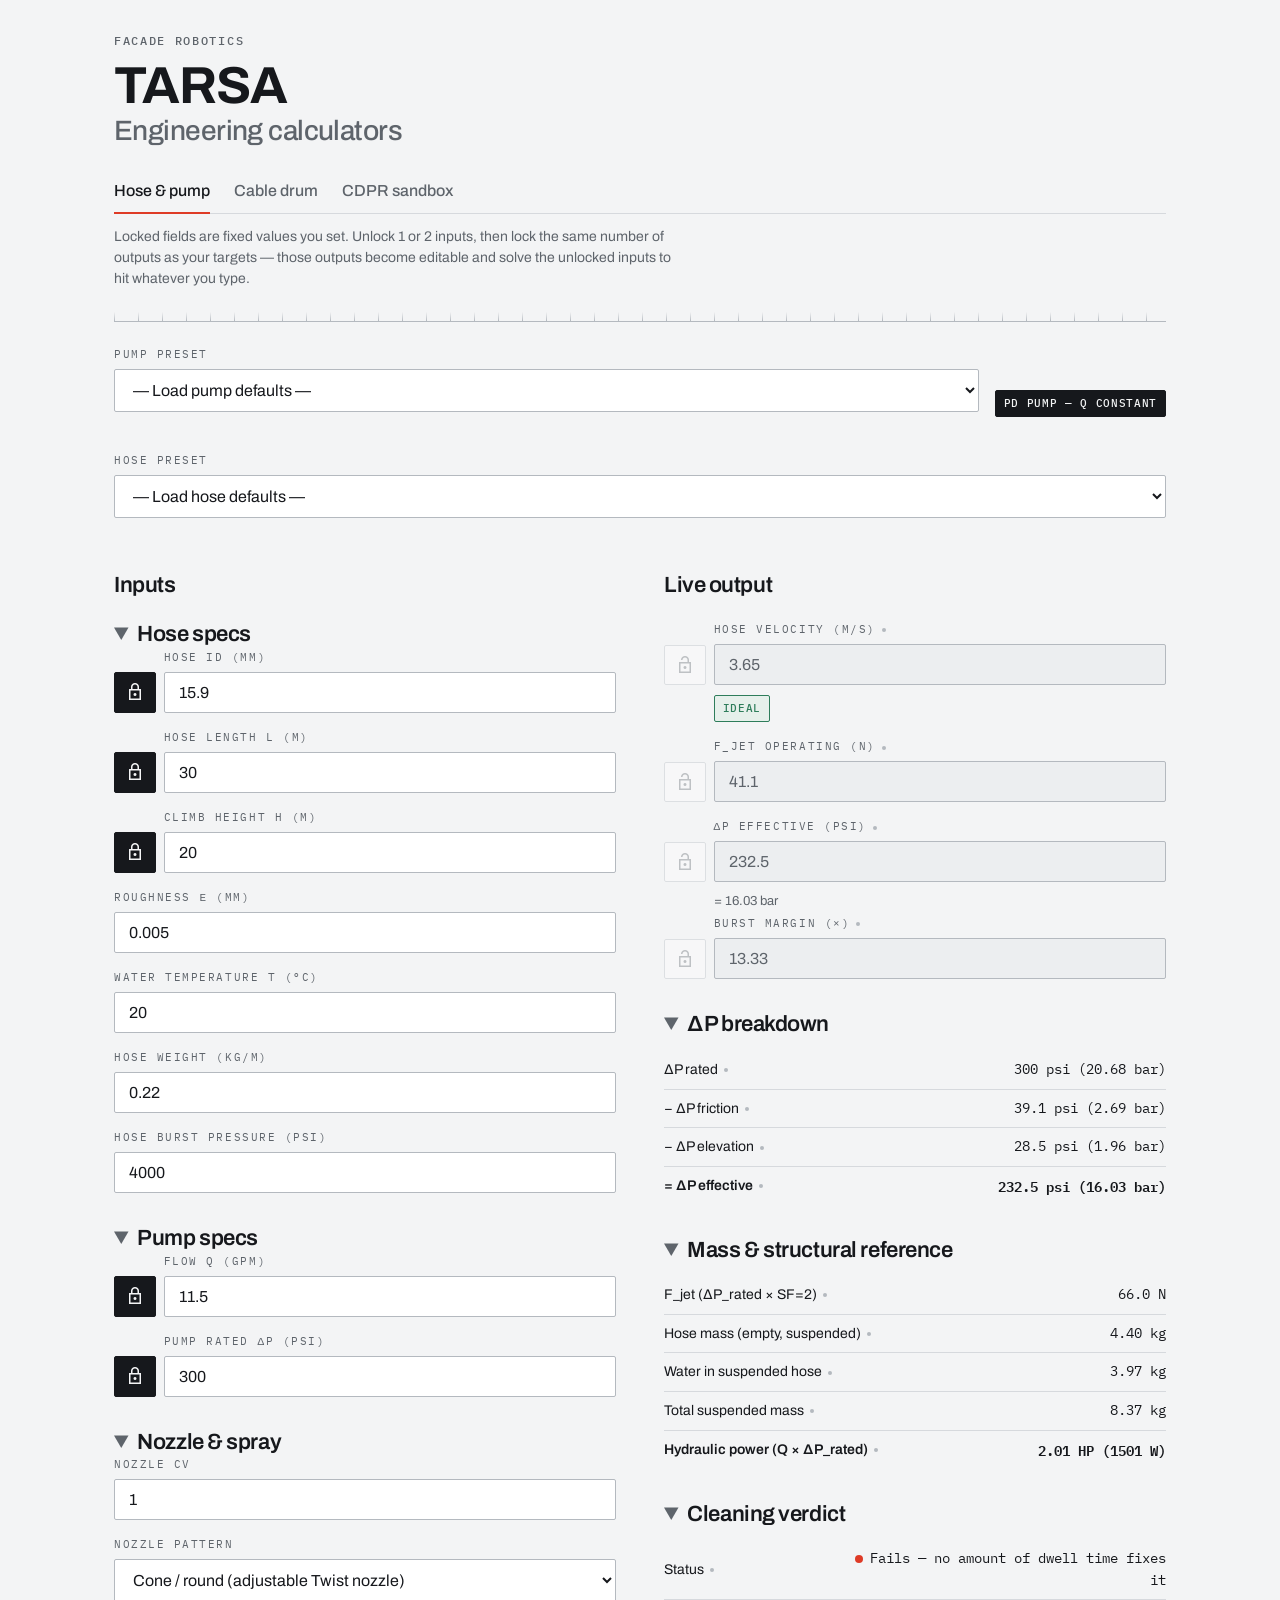
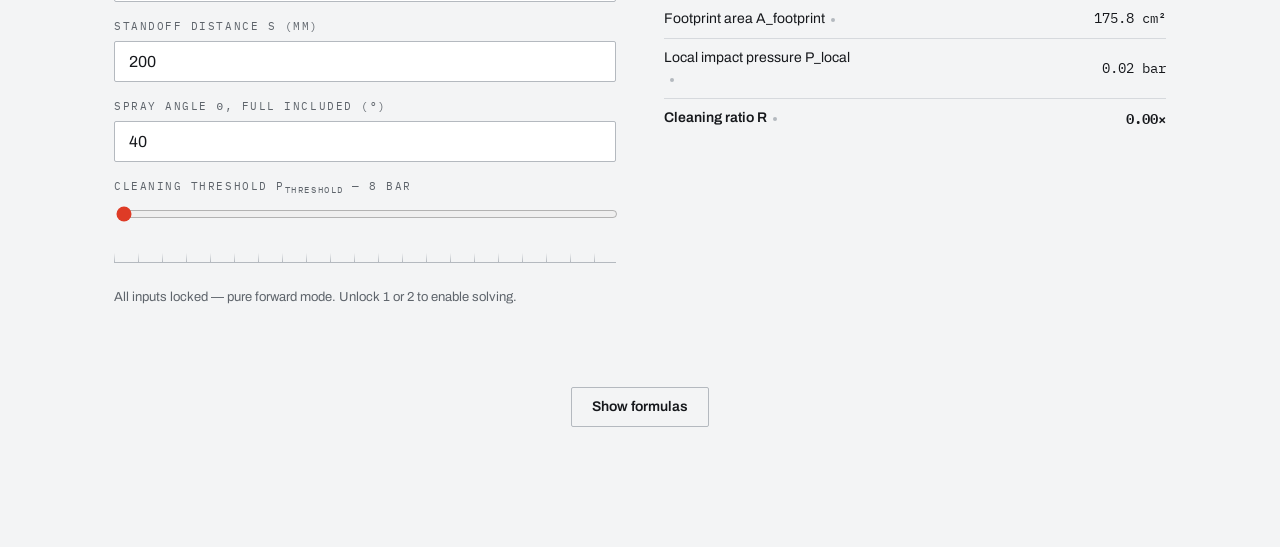
==== commit ef4c3544: "Add CDPR sandbox tab Embeds cdpr-sandbox.html (bezier-blended queued moves) as a third tab via a laz" ====
--- a/index.html
+++ b/index.html
@@ -124,6 +124,18 @@
   .tab-btn:hover { color: var(--ink); }
   .tab-btn[aria-selected="true"] { color: var(--ink); border-bottom-color: var(--signal); }
 
+  .pill-toggle { display: inline-flex; border: 1px solid var(--n-300); border-radius: var(--r-pill); padding: 2px; }
+  .pill-toggle button {
+    background: none; border: 0; border-radius: var(--r-pill); padding: 4px 14px;
+    font: inherit; font-size: var(--fs-sm); color: var(--fg-2); cursor: pointer;
+    transition: background var(--dur-fast) var(--ease), color var(--dur-fast) var(--ease);
+  }
+  .pill-toggle button:hover { color: var(--ink); }
+  .pill-toggle button[aria-pressed="true"] { background: var(--ink); color: var(--fg-on-ink); }
+  .drum-out-head { display: flex; align-items: center; justify-content: space-between; gap: var(--sp-3); flex-wrap: wrap; }
+  .check-row { display: flex; align-items: center; gap: var(--sp-2); font-size: var(--fs-sm); margin: var(--sp-3) 0 var(--sp-4); cursor: pointer; }
+  .check-row input { accent-color: var(--signal); margin: 0; }
+
   .formula-block { margin-bottom: var(--sp-6); }
   .formula-block .step-no {
     font-family: var(--font-mono); font-size: 11px; letter-spacing: var(--track-eyebrow);
@@ -149,6 +161,7 @@
 <div class="tabbar" role="tablist">
   <button class="tab-btn" role="tab" id="tabbtn-fluid" data-tab="fluid" aria-controls="tab-fluid">Hose &amp; pump</button>
   <button class="tab-btn" role="tab" id="tabbtn-drum" data-tab="drum" aria-controls="tab-drum">Cable drum</button>
+  <button class="tab-btn" role="tab" id="tabbtn-cdpr" data-tab="cdpr" aria-controls="tab-cdpr">CDPR sandbox</button>
 </div>
 
 <section id="tab-fluid" role="tabpanel" aria-labelledby="tabbtn-fluid">
@@ -626,17 +639,23 @@
 
 <div class="grid2" style="margin-top:var(--sp-6)">
   <div>
-    <h3 class="t-h4">Inputs</h3>
+    <div class="drum-out-head">
+      <h3 class="t-h4">Inputs</h3>
+      <div class="pill-toggle" role="group" aria-label="Drum units">
+        <button type="button" id="drum-pill-metric" aria-pressed="true">Metric</button>
+        <button type="button" id="drum-pill-imperial" aria-pressed="false">Imperial</button>
+      </div>
+    </div>
 
     <div class="lockrow">
       <button class="lock-btn" id="drum-lock-L"><span class="material-symbols-sharp">lock</span></button>
       <div class="field-col">
-        <label class="field-label" for="drum-in-L_m" data-tooltip="L — total cable length to wind onto the drum.">Cable length L (m)</label>
+        <label class="field-label" for="drum-in-L_m" data-tooltip="L — total cable length to wind onto the drum.">Cable length L (<span class="drum-u-long">m</span>)</label>
         <input class="field" type="number" id="drum-in-L_m" step="1" min="0.1">
       </div>
     </div>
     <div class="plain-field">
-      <label class="field-label" for="drum-in-d_mm" data-tooltip="d — cable outer diameter. Each turn takes d of drum length; each layer adds d of radius.">Cable diameter d (mm)</label>
+      <label class="field-label" for="drum-in-d_mm" data-tooltip="d — cable outer diameter. Each turn takes d of drum length; each layer adds d of radius.">Cable diameter d (<span class="drum-u-short">mm</span>)</label>
       <input class="field" type="number" id="drum-in-d_mm" step="0.1" min="0.1">
     </div>
     <div class="plain-field">
@@ -650,12 +669,22 @@
   </div>
 
   <div>
-    <h3 class="t-h4">Drum</h3>
+    <div class="drum-out-head">
+      <h3 class="t-h4">Drum</h3>
+      <div class="pill-toggle" role="group" aria-label="Show drum size as">
+        <button type="button" id="drum-pill-radius" aria-pressed="true">Radius</button>
+        <button type="button" id="drum-pill-dia" aria-pressed="false">Diameter</button>
+      </div>
+    </div>
+    <label class="check-row">
+      <input type="checkbox" id="drum-square">
+      <span data-tooltip="Forces drum diameter = drum length and solves both from the cable.">Zoltan's checkbox, I cant do math</span>
+    </label>
 
     <div class="lockrow">
       <button class="lock-btn" id="drum-lock-out-r"><span class="material-symbols-sharp">lock_open</span></button>
       <div class="field-col">
-        <label class="field-label" for="drum-out-r_mm" data-tooltip="r — radius of the bare drum barrel the first layer wraps on.">Drum radius r (mm)<span class="dep-dot" data-tooltip="Depends on: L, d, N, W"></span></label>
+        <label class="field-label" for="drum-out-r_mm" id="drum-out-r-label" data-tooltip="Size of the bare drum barrel the first layer wraps on."><span id="drum-out-r-text">Drum radius r (mm)</span><span class="dep-dot" data-tooltip="Depends on: L, d, N, W"></span></label>
         <input class="field" type="number" id="drum-out-r_mm" step="1">
       </div>
     </div>
@@ -663,7 +692,7 @@
     <div class="lockrow">
       <button class="lock-btn" id="drum-lock-out-W"><span class="material-symbols-sharp">lock_open</span></button>
       <div class="field-col">
-        <label class="field-label" for="drum-out-W_mm" data-tooltip="W — usable drum length between the flanges. Rounded up to a whole number of turns.">Drum length W (mm)<span class="dep-dot" data-tooltip="Depends on: L, d, N, r"></span></label>
+        <label class="field-label" for="drum-out-W_mm" data-tooltip="W — usable drum length between the flanges. Rounded up to a whole number of turns.">Drum length W (<span class="drum-u-short">mm</span>)<span class="dep-dot" data-tooltip="Depends on: L, d, N, r"></span></label>
         <input class="field" type="number" id="drum-out-W_mm" step="1">
       </div>
     </div>
@@ -671,10 +700,136 @@
     <details class="section-drop" open>
       <summary class="t-h4">Winding reference</summary>
       <table class="dp-table">
-        <tr><td>Outer radius with cable (min. flange)<span class="dep-dot" data-tooltip="Depends on: r, d, N"></span></td><td id="drum-stat-outer"></td></tr>
+        <tr><td><span id="drum-stat-outer-label">Outer radius of wound cable</span><span class="dep-dot" data-tooltip="Depends on: r, d, N"></span></td><td id="drum-stat-outer"></td></tr>
         <tr><td>Turns per layer<span class="dep-dot" data-tooltip="Depends on: W, d"></span></td><td id="drum-stat-turns"></td></tr>
         <tr><td>Total turns<span class="dep-dot" data-tooltip="Depends on: W, d, N"></span></td><td id="drum-stat-total-turns"></td></tr>
         <tr><td>Drum capacity<span class="dep-dot" data-tooltip="Depends on: r, W, d, N"></span></td><td id="drum-stat-capacity"></td></tr>
+      </table>
+    </details>
+  </div>
+</div>
+
+<div class="datum" style="margin:var(--sp-8) 0 var(--sp-5)"></div>
+<h3 class="t-h3">Winch motor</h3>
+<p class="t-sm" style="color:var(--fg-2);max-width:70ch;margin-top:var(--sp-2)">
+  Motor, gearbox and drum sizing for one CDPR cable. Uses the drum above at its top layer.
+  Unlock 1 or 2 inputs, then lock the same number of outputs as targets to solve them. The motor
+  holds the cable tension with current, so continuous torque must cover it even when stopped.
+  Default values are placeholders.
+</p>
+
+<div class="grid2" style="margin-top:var(--sp-5)">
+  <div>
+    <h3 class="t-h4">Inputs</h3>
+    <div class="lockrow">
+      <button class="lock-btn" id="winch-lock-F_n"><span class="material-symbols-sharp">lock</span></button>
+      <div class="field-col">
+        <label class="field-label" for="winch-in-F_n" data-tooltip="F — the largest tension this cable must hold, from the CDPR workspace simulation.">Max cable tension F (N)</label>
+        <input class="field" type="number" id="winch-in-F_n" step="1">
+      </div>
+    </div>
+    <div class="lockrow">
+      <button class="lock-btn" id="winch-lock-v_ms"><span class="material-symbols-sharp">lock</span></button>
+      <div class="field-col">
+        <label class="field-label" for="winch-in-v_ms" data-tooltip="v — fastest cable speed the winch must reach while at max tension.">Max line speed v (m/s)</label>
+        <input class="field" type="number" id="winch-in-v_ms" step="0.01">
+      </div>
+    </div>
+    <div class="lockrow">
+      <button class="lock-btn" id="winch-lock-G"><span class="material-symbols-sharp">lock</span></button>
+      <div class="field-col">
+        <label class="field-label" for="winch-in-G" data-tooltip="G — motor turns per drum turn. Higher G means less motor torque but more motor RPM.">Gear / pulley ratio G</label>
+        <input class="field" type="number" id="winch-in-G" step="0.1">
+      </div>
+    </div>
+    <div class="plain-field">
+      <label class="field-label" for="winch-in-eta" data-tooltip="η — gearbox/pulley efficiency (0–1). Planetary stages are often around 0.9 each; worm gears much lower.">Transmission efficiency η</label>
+      <input class="field" type="number" id="winch-in-eta" step="0.01" min="0.05" max="1">
+    </div>
+    <table class="dp-table" style="margin-bottom:var(--sp-4)">
+      <tr><td>Drum radius at top layer r<sub>eff</sub><span class="dep-dot" data-tooltip="Depends on: drum r, d, N"></span></td><td id="winch-stat-reff"></td></tr>
+    </table>
+
+    <div class="drum-out-head" style="margin-top:var(--sp-5)">
+      <h3 class="t-h4">Motor</h3>
+      <div class="pill-toggle" role="group" aria-label="Motor rating source">
+        <button type="button" id="winch-pill-datasheet" aria-pressed="true">Datasheet</button>
+        <button type="button" id="winch-pill-kv" aria-pressed="false">Kv / Kt</button>
+      </div>
+    </div>
+    <div id="winch-motor-datasheet" style="margin-top:var(--sp-3)">
+      <div class="plain-field">
+        <label class="field-label" for="winch-ds-T_cont_nm" data-tooltip="Torque the motor can hold indefinitely without overheating. Use the stall/0-RPM continuous figure if the datasheet gives one.">Continuous torque (N·m)</label>
+        <input class="field" type="number" id="winch-ds-T_cont_nm" step="0.01" min="0">
+      </div>
+      <div class="plain-field">
+        <label class="field-label" for="winch-ds-T_peak_nm" data-tooltip="Short-term maximum torque. Used as a stand-in for stall torque on the torque-speed line.">Peak torque (N·m)</label>
+        <input class="field" type="number" id="winch-ds-T_peak_nm" step="0.01" min="0">
+      </div>
+      <div class="plain-field">
+        <label class="field-label" for="winch-ds-rpm_noload" data-tooltip="Speed with no load at your supply voltage.">No-load speed (RPM)</label>
+        <input class="field" type="number" id="winch-ds-rpm_noload" step="10" min="0">
+      </div>
+    </div>
+    <div id="winch-motor-kv" style="margin-top:var(--sp-3)" hidden>
+      <div class="plain-field">
+        <label class="field-label" for="winch-kv-Kv_rpm_v" data-tooltip="Kv — no-load RPM per volt.">Kv (RPM/V)</label>
+        <input class="field" type="number" id="winch-kv-Kv_rpm_v" step="1" min="0">
+      </div>
+      <div class="plain-field">
+        <label class="field-label" for="winch-kv-Kt_nm_a" data-tooltip="Kt — torque per amp. Leave blank to derive it from Kv: Kt = 60 / (2π·Kv).">Kt (N·m/A), optional</label>
+        <input class="field" type="number" id="winch-kv-Kt_nm_a" step="0.001" min="0" placeholder="auto from Kv">
+      </div>
+      <div class="plain-field">
+        <label class="field-label" for="winch-kv-V_supply" data-tooltip="Voltage the driver delivers to the motor.">Supply voltage (V)</label>
+        <input class="field" type="number" id="winch-kv-V_supply" step="1" min="0">
+      </div>
+      <div class="plain-field">
+        <label class="field-label" for="winch-kv-I_cont_a" data-tooltip="Current the motor (and driver) can carry indefinitely.">Continuous current (A)</label>
+        <input class="field" type="number" id="winch-kv-I_cont_a" step="0.5" min="0">
+      </div>
+      <div class="plain-field">
+        <label class="field-label" for="winch-kv-I_peak_a" data-tooltip="Short-term maximum current.">Peak current (A)</label>
+        <input class="field" type="number" id="winch-kv-I_peak_a" step="0.5" min="0">
+      </div>
+    </div>
+
+    <div class="datum" style="margin:var(--sp-5) 0"></div>
+    <p class="status-caption" id="winch-status"></p>
+    <p class="error-box" id="winch-error" hidden></p>
+  </div>
+
+  <div>
+    <h3 class="t-h4" id="winch-output-head">Live output</h3>
+    <div class="lockrow">
+      <button class="lock-btn" id="winch-lock-out-T_motor_nm"><span class="material-symbols-sharp">lock_open</span></button>
+      <div class="field-col">
+        <label class="field-label" for="winch-out-T_motor_nm" data-tooltip="Torque at the motor shaft to hold or haul in F at the top drum layer.">Motor torque needed (N·m)<span class="dep-dot" data-tooltip="Depends on: F, G, η, r_eff"></span></label>
+        <input class="field" type="number" id="winch-out-T_motor_nm" step="0.001">
+      </div>
+    </div>
+    <div class="lockrow">
+      <button class="lock-btn" id="winch-lock-out-rpm_motor"><span class="material-symbols-sharp">lock_open</span></button>
+      <div class="field-col">
+        <label class="field-label" for="winch-out-rpm_motor" data-tooltip="Motor speed to reach v at the top drum layer.">Motor speed needed (RPM)<span class="dep-dot" data-tooltip="Depends on: v, G, r_eff"></span></label>
+        <input class="field" type="number" id="winch-out-rpm_motor" step="1">
+      </div>
+    </div>
+    <div class="lockrow">
+      <button class="lock-btn" id="winch-lock-out-power_w"><span class="material-symbols-sharp">lock_open</span></button>
+      <div class="field-col">
+        <label class="field-label" for="winch-out-power_w" data-tooltip="Power the motor delivers at F and v, including transmission losses.">Mechanical power (W)<span class="dep-dot" data-tooltip="Depends on: F, v, η"></span></label>
+        <input class="field" type="number" id="winch-out-power_w" step="1">
+      </div>
+    </div>
+
+    <details class="section-drop" open>
+      <summary class="t-h4">Motor checks</summary>
+      <table class="dp-table">
+        <tr><td>Holding at 0 RPM<span class="dep-dot" data-tooltip="Needed torque vs. continuous torque"></span></td><td><span class="status-dot" id="winch-dot-holding"></span><span id="winch-check-holding"></span></td></tr>
+        <tr><td>Speed at load<span class="dep-dot" data-tooltip="Needed RPM vs. RPM available at that torque on the torque-speed line"></span></td><td><span class="status-dot" id="winch-dot-speed"></span><span id="winch-check-speed"></span></td></tr>
+        <tr><td>Operating point<span class="dep-dot" data-tooltip="Needed torque as a fraction of peak torque. Past 50% is beyond the max-power point."></span></td><td><span class="status-dot" id="winch-dot-point"></span><span id="winch-check-point"></span></td></tr>
+        <tr id="winch-row-current"><td>Current<span class="dep-dot" data-tooltip="I = T / Kt vs. continuous current"></span></td><td><span class="status-dot" id="winch-dot-current"></span><span id="winch-check-current"></span></td></tr>
       </table>
     </details>
   </div>
@@ -728,9 +883,50 @@
     <div class="step-no">05</div>
     <h5>Both locked &rarr; solve cable length</h5>
     <div class="formula-eq">L = C</div>
-    <p class="formula-note">Outer radius r + N&middot;d is the smallest flange radius that clears the top layer.</p>
+    <p class="formula-note">Outer radius r + N&middot;d is where the top layer ends. A real flange needs clearance above that.</p>
+  </div>
+
+  <div class="formula-block">
+    <div class="step-no">06</div>
+    <h5>Zoltan's checkbox &mdash; diameter = length</h5>
+    <div class="formula-eq">2r = W = n&middot;d &nbsp;&rArr;&nbsp; C = π &middot; N &middot; d &middot; n &middot; (n + N)</div>
+    <p class="formula-note">n is the smallest whole number of turns with C &ge; L; both r and W follow from it.</p>
+  </div>
+
+  <h3 class="t-h3" style="margin-top:var(--sp-7)">Winch motor</h3>
+  <div class="formula-block">
+    <div class="step-no">07</div>
+    <h5>Worst-case drum radius</h5>
+    <div class="formula-eq">r<sub>eff</sub> = r + d/2 + (N &minus; 1)&middot;d</div>
+    <p class="formula-note">Centerline of the top layer: the largest lever arm, so the most torque and the fastest line speed per RPM.</p>
+  </div>
+  <div class="formula-block">
+    <div class="step-no">08</div>
+    <h5>Motor torque, speed, power</h5>
+    <div class="formula-eq">T = F &middot; r<sub>eff</sub> / (G &middot; η)</div><br>
+    <div class="formula-eq">RPM = G &middot; v &middot; 60 / (2π &middot; r<sub>eff</sub>)</div><br>
+    <div class="formula-eq">P = F &middot; v / η</div>
+    <p class="formula-note">Taken hauling in, where η works against the motor. When paying out under tension, T = F&middot;r<sub>eff</sub>&middot;η/G and the motor acts as a generator.</p>
+  </div>
+  <div class="formula-block">
+    <div class="step-no">09</div>
+    <h5>Solving</h5>
+    <p class="formula-note">Each output is a product of powers of F, v and G, so taking logs turns every target into a linear equation. One or two unknowns are solved exactly. Some pairs have no solution (e.g. power doesn't depend on G), and the page says so.</p>
+  </div>
+  <div class="formula-block">
+    <div class="step-no">10</div>
+    <h5>Motor checks</h5>
+    <div class="formula-eq">Kt = 60 / (2π &middot; Kv) &nbsp; (if not given); &nbsp; T<sub>cont</sub> = Kt&middot;I<sub>cont</sub>, &nbsp; T<sub>peak</sub> = Kt&middot;I<sub>peak</sub>, &nbsp; RPM<sub>0</sub> = Kv&middot;V</div><br>
+    <div class="formula-eq">holding: T &le; T<sub>cont</sub> &nbsp;&nbsp; speed: RPM &le; RPM<sub>0</sub>&middot;(1 &minus; T/T<sub>peak</sub>)</div>
+    <p class="formula-note">The motor holds tension with current, so continuous torque must cover T even at 0 RPM. Peak torque stands in for stall torque on the torque-speed line, which underestimates available speed (conservative). Max power sits at T = ½ stall; beyond that, the operating point is flagged.</p>
   </div>
 </section>
+</section>
+
+<section id="tab-cdpr" role="tabpanel" aria-labelledby="tabbtn-cdpr" hidden>
+  <!-- Standalone page with its own styles and scripts, so it is framed rather than inlined.
+       src is set on first open (see the tab code) so the fonts and canvas only load when needed. -->
+  <iframe id="cdpr-frame" title="CDPR motion sandbox" style="width:100%;height:1400px;border:0;margin-top:var(--sp-4);display:block"></iframe>
 </section>
 
 <script src="calc.js"></script>
@@ -1327,13 +1523,26 @@
 <script>
 // --- Tabs ---
 // The active tab lives in location.hash (#drum) so a shared link opens it.
-const TABS = ["fluid", "drum"];
+const TABS = ["fluid", "drum", "cdpr"];
 function showTab(name) {
   if (!TABS.includes(name)) name = "fluid";
   for (const t of TABS) {
     document.getElementById(`tab-${t}`).hidden = t !== name;
     document.getElementById(`tabbtn-${t}`).setAttribute("aria-selected", String(t === name));
   }
+  if (name === "cdpr") loadCdprFrame();
+}
+// The sandbox is same-origin, so the frame can be sized to its content instead of scrolling inside itself.
+function loadCdprFrame() {
+  const f = document.getElementById("cdpr-frame");
+  if (f.getAttribute("src")) return;
+  f.addEventListener("load", () => {
+    const body = f.contentDocument.body;
+    const fit = () => { f.style.height = f.contentDocument.documentElement.scrollHeight + "px"; };
+    new ResizeObserver(fit).observe(body);
+    fit();
+  });
+  f.src = "cdpr-sandbox.html";
 }
 for (const t of TABS) {
   document.getElementById(`tabbtn-${t}`).addEventListener("click", () => {
@@ -1349,8 +1558,8 @@
 // open degree of freedom: with L locked, exactly one of r / W is the target
 // and the other is solved; unlocking L locks both and solves L instead.
 const DRUM_OUTPUTS = {
-  r: { elId: "drum-out-r_mm", stateKey: "r_mm", label: "Drum radius r (mm)" },
-  W: { elId: "drum-out-W_mm", stateKey: "W_mm", label: "Drum length W (mm)" },
+  r: { elId: "drum-out-r_mm", stateKey: "r_mm", name: "Drum radius r" },
+  W: { elId: "drum-out-W_mm", stateKey: "W_mm", name: "Drum length W" },
 };
 
 const drumState = {
@@ -1358,10 +1567,30 @@
   r_mm: 0, W_mm: 500.0,
   L_locked: true,
   target: "W", // most recently locked output; the only target while L is locked
+  showDia: false, // pill: radius or diameter for the r field and outer size
+  square: false, // Zoltan's checkbox: drum diameter = drum length
+  imperial: false, // pill: in/ft instead of mm/m
   error: null,
 };
 
+// r is stored as a radius; the pill only changes what the field shows/takes.
+const drumSizeFactor = () => (drumState.showDia ? 2 : 1);
+
+// State stays in mm (short) and m (long); units only change display/parsing.
+const DRUM_UNITS = {
+  metric: { short: "mm", long: "m", perMm: 1, perM: 1, shortDp: 1, dStep: 0.1, sizeStep: 1 },
+  imperial: { short: "in", long: "ft", perMm: 1 / 25.4, perM: 1 / 0.3048, shortDp: 3, dStep: 0.01, sizeStep: 0.1 },
+};
+const drumUnits = () => DRUM_UNITS[drumState.imperial ? "imperial" : "metric"];
+const drumFmtShort = (m) => {
+  const u = drumUnits();
+  return `${(mToMm(m) * u.perMm).toFixed(u.shortDp)} ${u.short}`;
+};
+const drumRLabel = () =>
+  `${drumState.showDia ? "Drum diameter D" : DRUM_OUTPUTS.r.name} (${drumUnits().short})`;
+
 function drumSolveKey() {
+  if (drumState.square) return "square";
   if (!drumState.L_locked) return "L";
   return drumState.target === "W" ? "r" : "W";
 }
@@ -1387,40 +1616,65 @@
   const solveKey = drumSolveKey();
 
   const lBtn = document.getElementById("drum-lock-L");
-  lBtn.classList.toggle("active", drumState.L_locked);
-  lBtn.querySelector(".material-symbols-sharp").textContent = drumState.L_locked ? "lock" : "lock_open";
-  lBtn.title = drumState.L_locked
+  const lLocked = drumState.L_locked || drumState.square;
+  lBtn.classList.toggle("active", lLocked);
+  lBtn.disabled = drumState.square;
+  lBtn.querySelector(".material-symbols-sharp").textContent = lLocked ? "lock" : "lock_open";
+  lBtn.title = drumState.square
+    ? "Fixed while Zoltan's checkbox is on."
+    : drumState.L_locked
     ? "Locked — fixed value. Click to unlock and solve how much cable the drum holds."
     : "Unlocked — being solved for. Click to lock it again.";
+  const u = drumUnits();
+  document.getElementById("drum-pill-metric").setAttribute("aria-pressed", String(!drumState.imperial));
+  document.getElementById("drum-pill-imperial").setAttribute("aria-pressed", String(drumState.imperial));
+  for (const el of document.querySelectorAll(".drum-u-short")) el.textContent = u.short;
+  for (const el of document.querySelectorAll(".drum-u-long")) el.textContent = u.long;
+
   const lInput = document.getElementById("drum-in-L_m");
-  lInput.disabled = !drumState.L_locked;
-  lInput.value = drumState.L_locked ? drumState.L_m : drumState.L_m.toFixed(2);
-  document.getElementById("drum-in-d_mm").value = drumState.d_mm;
+  lInput.disabled = !lLocked;
+  const L = drumState.L_m * u.perM;
+  // Skip the focused field so unit round-trips don't rewrite what's being typed.
+  if (!lLocked) lInput.value = L.toFixed(2);
+  else if (document.activeElement !== lInput) lInput.value = +L.toPrecision(6);
+
+  document.getElementById("drum-pill-radius").setAttribute("aria-pressed", String(!drumState.showDia));
+  document.getElementById("drum-pill-dia").setAttribute("aria-pressed", String(drumState.showDia));
+  document.getElementById("drum-square").checked = drumState.square;
+  document.getElementById("drum-out-r-text").textContent = drumRLabel();
+  const dInput = document.getElementById("drum-in-d_mm");
+  dInput.step = u.dStep;
+  if (document.activeElement !== dInput) dInput.value = +(drumState.d_mm * u.perMm).toPrecision(6);
   document.getElementById("drum-in-layers").value = drumState.layers;
 
   for (const [key, meta] of Object.entries(DRUM_OUTPUTS)) {
-    const isTarget = key !== solveKey;
+    const isTarget = solveKey !== "square" && key !== solveKey;
     const btn = document.getElementById(`drum-lock-out-${key}`);
     btn.classList.toggle("active", isTarget);
     btn.querySelector(".material-symbols-sharp").textContent = isTarget ? "lock" : "lock_open";
-    btn.disabled = !drumState.L_locked;
-    btn.title = !drumState.L_locked
+    btn.disabled = drumState.square || !drumState.L_locked;
+    btn.title = drumState.square
+      ? "Solved from the cable while Zoltan's checkbox is on."
+      : !drumState.L_locked
       ? "Both outputs are targets while cable length is unlocked."
       : isTarget
       ? "Active target — editable, drives the solve."
       : "Click to make this the target instead.";
     const input = document.getElementById(meta.elId);
     input.disabled = !isTarget;
-    const v = drumState[meta.stateKey];
+    input.step = u.sizeStep;
+    const v = drumState[meta.stateKey] * (key === "r" ? drumSizeFactor() : 1) * u.perMm;
     // Leave an active target's typed value alone; only format solved values.
-    if (!isTarget) input.value = Number.isFinite(v) && res.feasible ? v.toFixed(1) : "";
-    else if (document.activeElement !== input) input.value = +v.toFixed(3);
+    if (!isTarget) input.value = Number.isFinite(v) && res.feasible ? v.toFixed(u.shortDp) : "";
+    else if (document.activeElement !== input) input.value = +v.toFixed(u.shortDp + 2);
   }
 
   const statusEl = document.getElementById("drum-status");
-  statusEl.innerHTML = drumState.L_locked
-    ? `Solving for <b>${DRUM_OUTPUTS[solveKey].label}</b> — edit the locked target to update it.`
-    : "Solving for <b>Cable length L (m)</b> — edit drum radius or length to update it.";
+  statusEl.innerHTML = drumState.square
+    ? "Diameter = length — both solved from the cable."
+    : drumState.L_locked
+    ? `Solving for <b>${solveKey === "r" ? drumRLabel() : `${DRUM_OUTPUTS.W.name} (${u.short})`}</b> — edit the locked target to update it.`
+    : `Solving for <b>Cable length L (${u.long})</b> — edit drum radius or length to update it.`;
 
   const errEl = document.getElementById("drum-error");
   let err = drumState.error;
@@ -1432,12 +1686,16 @@
   errEl.hidden = !err;
   errEl.textContent = err || "";
 
-  const mm = (m) => (res.feasible ? `${mToMm(m).toFixed(1)} mm` : "—");
-  document.getElementById("drum-stat-outer").textContent = mm(res.outer_radius_m);
+  const short = (m) => (res.feasible ? drumFmtShort(m) : "—");
+  document.getElementById("drum-stat-outer-label").textContent =
+    drumState.showDia ? "Outer diameter of wound cable" : "Outer radius of wound cable";
+  document.getElementById("drum-stat-outer").textContent = short(res.outer_radius_m * drumSizeFactor());
   document.getElementById("drum-stat-turns").textContent = res.turns_per_layer;
   document.getElementById("drum-stat-total-turns").textContent = res.total_turns;
   document.getElementById("drum-stat-capacity").textContent =
-    res.feasible ? `${res.capacity_m.toFixed(2)} m` : "—";
+    res.feasible ? `${(res.capacity_m * u.perM).toFixed(2)} ${u.long}` : "—";
+
+  renderWinch(res);
 }
 
 document.getElementById("drum-lock-L").addEventListener("click", () => {
@@ -1457,26 +1715,255 @@
     if (Number.isNaN(v) || v <= 0) {
       drumState.error = "Enter a positive number.";
     } else {
-      drumState[DRUM_OUTPUTS[key].stateKey] = v;
+      const v_mm = v / drumUnits().perMm;
+      drumState[DRUM_OUTPUTS[key].stateKey] = key === "r" ? v_mm / drumSizeFactor() : v_mm;
       drumState.error = null;
     }
     renderDrum();
   });
 }
 
-function bindDrumInput(elId, stateKey, parse, isValid) {
+for (const [id, showDia] of [["drum-pill-radius", false], ["drum-pill-dia", true]]) {
+  document.getElementById(id).addEventListener("click", () => {
+    drumState.showDia = showDia;
+    renderDrum();
+  });
+}
+for (const [id, imperial] of [["drum-pill-metric", false], ["drum-pill-imperial", true]]) {
+  document.getElementById(id).addEventListener("click", () => {
+    drumState.imperial = imperial;
+    renderDrum();
+  });
+}
+document.getElementById("drum-square").addEventListener("change", (e) => {
+  drumState.square = e.target.checked;
+  drumState.error = null;
+  renderDrum();
+});
+
+// toState converts the displayed value back to the stored mm/m value.
+function bindDrumInput(elId, stateKey, parse, isValid, toState = (v) => v) {
   const el = document.getElementById(elId);
   el.addEventListener("input", () => {
     const v = parse(el.value);
     if (isValid(v)) {
-      drumState[stateKey] = v;
+      drumState[stateKey] = toState(v);
       renderDrum();
     }
   });
 }
-bindDrumInput("drum-in-L_m", "L_m", parseFloat, (v) => v > 0);
-bindDrumInput("drum-in-d_mm", "d_mm", parseFloat, (v) => v > 0);
+bindDrumInput("drum-in-L_m", "L_m", parseFloat, (v) => v > 0, (v) => v / drumUnits().perM);
+bindDrumInput("drum-in-d_mm", "d_mm", parseFloat, (v) => v > 0, (v) => v / drumUnits().perMm);
 bindDrumInput("drum-in-layers", "layers", (x) => parseInt(x, 10), (v) => v >= 1);
+
+
+// --- Winch motor (same tab, reads the drum above) ---
+const WINCH_INPUTS = {
+  F_n: { label: "Max cable tension F (N)" },
+  v_ms: { label: "Max line speed v (m/s)" },
+  G: { label: "Gear / pulley ratio G" },
+};
+const WINCH_METRICS = {
+  T_motor_nm: { fmt: (x) => x.toFixed(3) },
+  rpm_motor: { fmt: (x) => x.toFixed(0) },
+  power_w: { fmt: (x) => x.toFixed(0) },
+};
+
+const winchState = {
+  F_n: 500, v_ms: 1, G: 50, eta: 0.9,
+  locks: { F_n: true, v_ms: true, G: true },
+  activeTargets: [],
+  motorMode: "datasheet",
+  ds: { T_cont_nm: 4, T_peak_nm: 12, rpm_noload: 3000 },
+  kv: { Kv_rpm_v: 100, Kt_nm_a: null, V_supply: 48, I_cont_a: 40, I_peak_a: 120 },
+  r_eff_m: NaN,
+  error: null,
+  uiMessage: null,
+};
+
+const winchUnlocked = () => Object.keys(WINCH_INPUTS).filter((v) => !winchState.locks[v]);
+const winchFixed = () => ({
+  F_n: winchState.F_n, v_ms: winchState.v_ms, G: winchState.G,
+  eta: winchState.eta, r_eff_m: winchState.r_eff_m,
+});
+
+function toggleWinchInputLock(v) {
+  winchState.uiMessage = null;
+  if (winchState.locks[v] && winchUnlocked().length >= MAX_SIMULTANEOUS_TARGETS) {
+    winchState.uiMessage = `Re-lock an input first — at most ${MAX_SIMULTANEOUS_TARGETS} can be unlocked at once.`;
+  } else {
+    winchState.locks[v] = !winchState.locks[v];
+    winchState.activeTargets = winchState.activeTargets.slice(0, winchUnlocked().length);
+    winchState.error = null;
+  }
+  renderWinch();
+}
+
+function toggleWinchOutputLock(m) {
+  winchState.uiMessage = null;
+  const n = winchUnlocked().length;
+  if (n === 0) return;
+  const idx = winchState.activeTargets.indexOf(m);
+  if (idx !== -1) {
+    winchState.activeTargets.splice(idx, 1);
+  } else if (winchState.activeTargets.length >= n) {
+    winchState.uiMessage = `Only ${n} target${n > 1 ? "s" : ""} can be locked while ${n} input${n > 1 ? "s are" : " is"} unlocked.`;
+  } else {
+    winchState.activeTargets.push(m);
+  }
+  winchState.error = null;
+  renderWinch();
+}
+
+function solveWinchTargets() {
+  const unlocked = winchUnlocked();
+  const targets = {};
+  for (const m of winchState.activeTargets) {
+    const v = parseFloat(document.getElementById(`winch-out-${m}`).value);
+    if (Number.isNaN(v)) return;
+    targets[m] = v;
+  }
+  if (unlocked.length === 0 || Object.keys(targets).length !== unlocked.length) return;
+  if (!(winchState.r_eff_m > 0)) return;
+  try {
+    Object.assign(winchState, calc.winchSolve(unlocked, targets, winchFixed()));
+    winchState.error = null;
+  } catch (e) {
+    winchState.error = e.message;
+  }
+  renderWinch();
+}
+
+function setCheck(key, status, text) {
+  document.getElementById(`winch-dot-${key}`).className = status ? `status-dot status-dot--${status}` : "status-dot";
+  document.getElementById(`winch-check-${key}`).textContent = text;
+}
+
+// drumRes is passed when the drum re-renders; otherwise the last r_eff is kept.
+function renderWinch(drumRes) {
+  if (drumRes) {
+    winchState.r_eff_m = drumRes.feasible
+      ? calc.drumTopRadius(drumRes.r_m, mmToM(drumState.d_mm), drumState.layers)
+      : NaN;
+  }
+  const ok = winchState.r_eff_m > 0;
+  const unlocked = winchUnlocked();
+  const solving = unlocked.length > 0;
+  const ready = solving && winchState.activeTargets.length === unlocked.length;
+
+  document.getElementById("winch-stat-reff").textContent = ok ? drumFmtShort(winchState.r_eff_m) :"— (drum infeasible)";
+
+  for (const v of Object.keys(WINCH_INPUTS)) {
+    const locked = winchState.locks[v];
+    const btn = document.getElementById(`winch-lock-${v}`);
+    btn.classList.toggle("active", locked);
+    btn.querySelector(".material-symbols-sharp").textContent = locked ? "lock" : "lock_open";
+    btn.title = locked
+      ? "Locked — fixed value. Click to unlock and include it as an unknown."
+      : "Unlocked — being solved for. Click to lock it again.";
+    const input = document.getElementById(`winch-in-${v}`);
+    input.disabled = !locked;
+    const val = winchState[v];
+    if (document.activeElement !== input) input.value = locked ? val : +val.toPrecision(5);
+  }
+  const etaEl = document.getElementById("winch-in-eta");
+  if (document.activeElement !== etaEl) etaEl.value = winchState.eta;
+
+  const out = ok ? calc.winchForward(winchFixed()) : null;
+  for (const m of Object.keys(WINCH_METRICS)) {
+    const isActive = winchState.activeTargets.includes(m);
+    const btn = document.getElementById(`winch-lock-out-${m}`);
+    btn.disabled = !solving;
+    btn.classList.toggle("active", isActive);
+    btn.querySelector(".material-symbols-sharp").textContent = isActive ? "lock" : "lock_open";
+    btn.title = isActive
+      ? "Active target — editable, drives the solve."
+      : solving
+      ? `Click to make this an active target (up to ${unlocked.length}).`
+      : "Unlock 1 or 2 inputs to enable.";
+    const input = document.getElementById(`winch-out-${m}`);
+    input.disabled = !isActive;
+    if (!isActive) input.value = out ? WINCH_METRICS[m].fmt(out[m]) : "";
+  }
+  document.getElementById("winch-output-head").textContent = solving ? "Targets" : "Live output";
+
+  const labels = unlocked.map((v) => WINCH_INPUTS[v].label);
+  const statusEl = document.getElementById("winch-status");
+  if (winchState.uiMessage) statusEl.textContent = winchState.uiMessage;
+  else if (!solving) statusEl.textContent = "All inputs locked — pure forward mode. Unlock 1 or 2 to enable solving.";
+  else if (!ready) {
+    const n = unlocked.length;
+    statusEl.innerHTML = `${n} input${n > 1 ? "s" : ""} unlocked (<b>${labels.join(", ")}</b>) — lock ${n} output${n > 1 ? "s" : ""} as target${n > 1 ? "s" : ""} to solve.`;
+  } else statusEl.innerHTML = `Solving for <b>${labels.join(" and ")}</b> — edit a locked target to update ${unlocked.length > 1 ? "them" : "it"}.`;
+  const errEl = document.getElementById("winch-error");
+  errEl.hidden = !winchState.error;
+  errEl.textContent = winchState.error || "";
+
+  // --- motor rating fields + checks ---
+  const kvMode = winchState.motorMode === "kv";
+  document.getElementById("winch-pill-datasheet").setAttribute("aria-pressed", String(!kvMode));
+  document.getElementById("winch-pill-kv").setAttribute("aria-pressed", String(kvMode));
+  document.getElementById("winch-motor-datasheet").hidden = kvMode;
+  document.getElementById("winch-motor-kv").hidden = !kvMode;
+  document.getElementById("winch-row-current").hidden = !kvMode;
+  for (const [k, v] of Object.entries(winchState.ds)) {
+    const el = document.getElementById(`winch-ds-${k}`);
+    if (document.activeElement !== el) el.value = v;
+  }
+  for (const [k, v] of Object.entries(winchState.kv)) {
+    const el = document.getElementById(`winch-kv-${k}`);
+    if (document.activeElement !== el) el.value = v ?? "";
+  }
+
+  if (!out) {
+    for (const k of ["holding", "speed", "point", "current"]) setCheck(k, null, "—");
+    return;
+  }
+  const ratings = calc.motorRatings(winchState.motorMode, kvMode ? winchState.kv : winchState.ds);
+  const c = calc.motorChecks(ratings, out.T_motor_nm, out.rpm_motor);
+  setCheck("holding", c.holding_ok ? "green" : "red",
+    `${out.T_motor_nm.toFixed(3)} of ${ratings.T_cont.toFixed(3)} N·m continuous`);
+  setCheck("speed", c.speed_ok ? "green" : "red",
+    `${out.rpm_motor.toFixed(0)} of ${c.rpm_available.toFixed(0)} RPM available`);
+  setCheck("point", c.load_fraction > 1 ? "red" : c.past_max_power ? "yellow" : "green",
+    `${(c.load_fraction * 100).toFixed(0)}% of peak torque${c.past_max_power ? " — past max-power point" : ""}`);
+  if (kvMode) {
+    setCheck("current", c.current_ok ? "green" : "red",
+      `${c.current_a.toFixed(1)} of ${ratings.I_cont.toFixed(1)} A continuous (Kt ${ratings.Kt.toFixed(4)} N·m/A)`);
+  }
+}
+
+for (const v of Object.keys(WINCH_INPUTS)) {
+  document.getElementById(`winch-lock-${v}`).addEventListener("click", () => toggleWinchInputLock(v));
+  const el = document.getElementById(`winch-in-${v}`);
+  el.addEventListener("input", () => {
+    const x = parseFloat(el.value);
+    if (x > 0) { winchState[v] = x; renderWinch(); }
+  });
+}
+for (const m of Object.keys(WINCH_METRICS)) {
+  document.getElementById(`winch-lock-out-${m}`).addEventListener("click", () => toggleWinchOutputLock(m));
+  document.getElementById(`winch-out-${m}`).addEventListener("change", solveWinchTargets);
+}
+document.getElementById("winch-in-eta").addEventListener("input", (e) => {
+  const x = parseFloat(e.target.value);
+  if (x > 0 && x <= 1) { winchState.eta = x; renderWinch(); }
+});
+for (const [id, mode] of [["winch-pill-datasheet", "datasheet"], ["winch-pill-kv", "kv"]]) {
+  document.getElementById(id).addEventListener("click", () => { winchState.motorMode = mode; renderWinch(); });
+}
+for (const [group, keys] of [["ds", Object.keys(winchState.ds)], ["kv", Object.keys(winchState.kv)]]) {
+  for (const k of keys) {
+    const el = document.getElementById(`winch-${group}-${k}`);
+    el.addEventListener("input", () => {
+      const x = parseFloat(el.value);
+      if (k === "Kt_nm_a" && el.value.trim() === "") winchState.kv.Kt_nm_a = null;
+      else if (x > 0) winchState[group][k] = x;
+      else return;
+      renderWinch();
+    });
+  }
+}
 
 const drumFormulasBtn = document.getElementById("drum-btn-show-formulas");
 const drumFormulasPanel = document.getElementById("drum-formulas-panel");
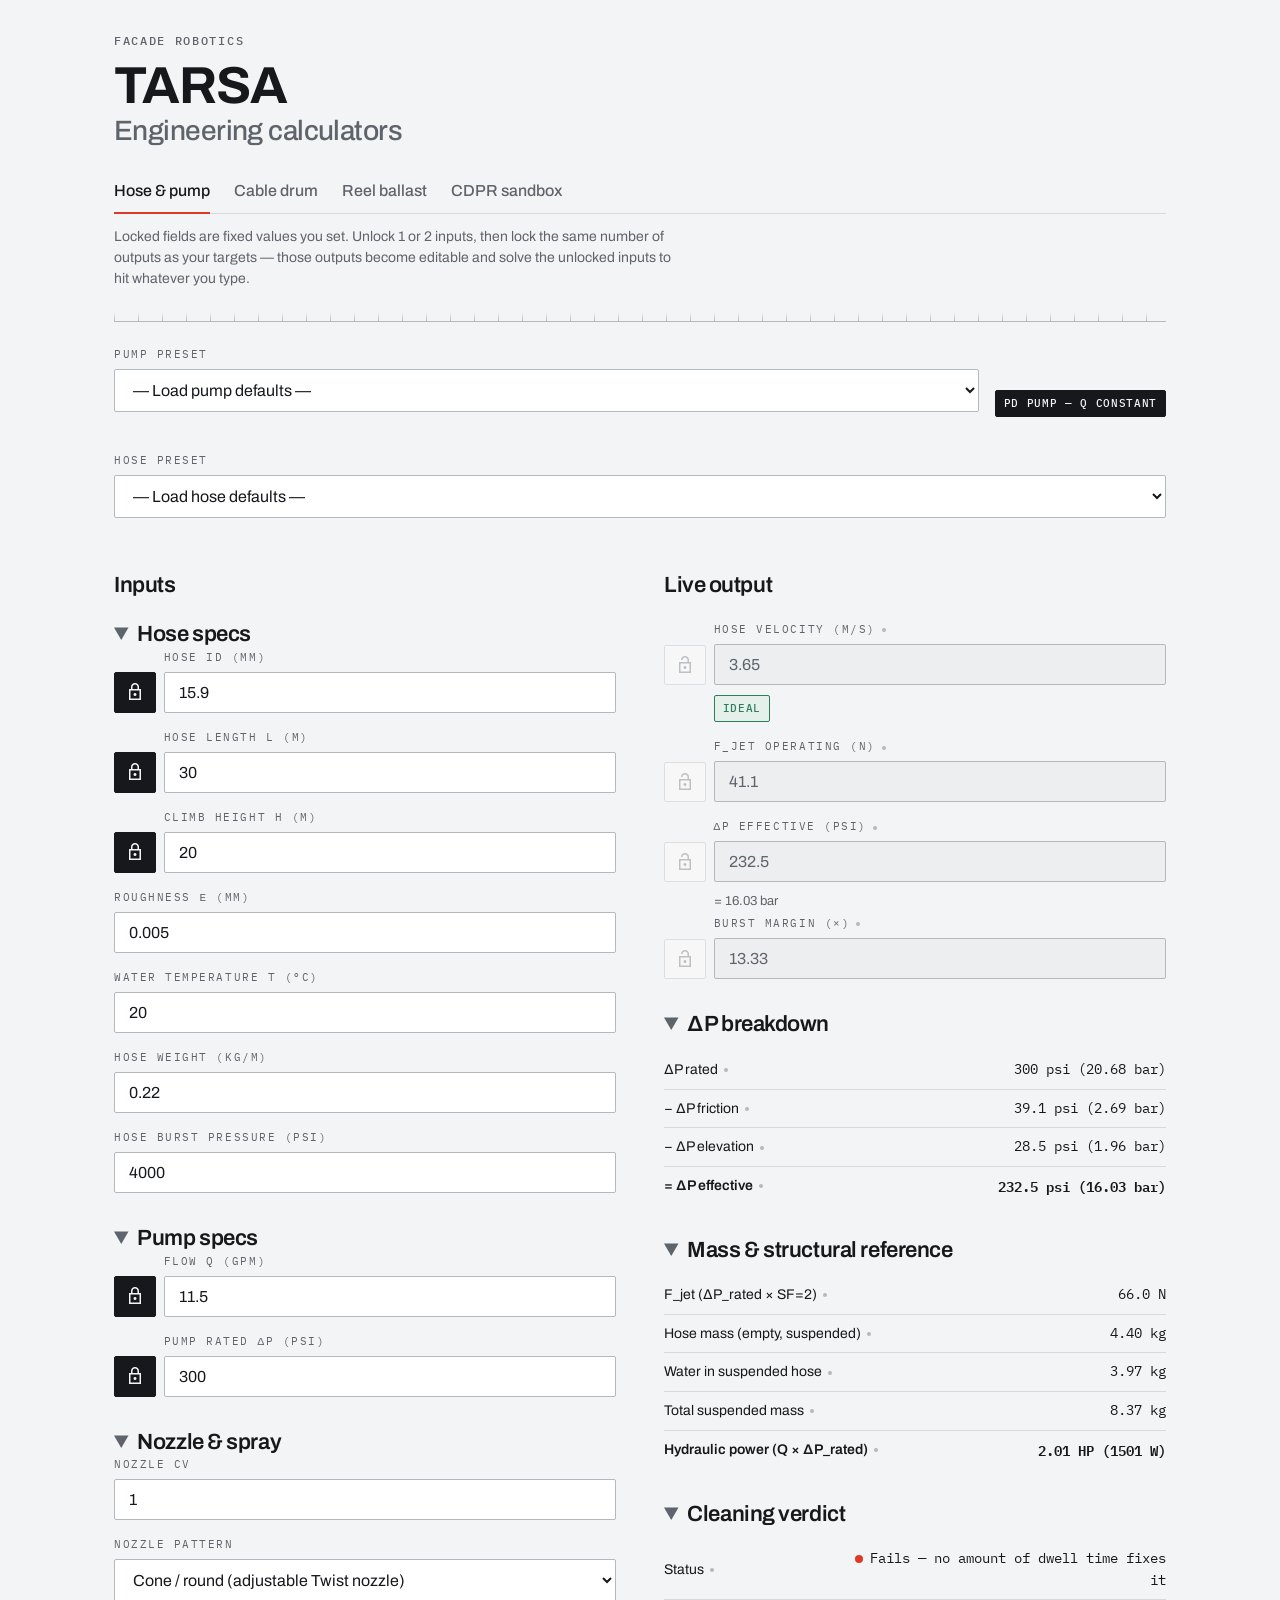
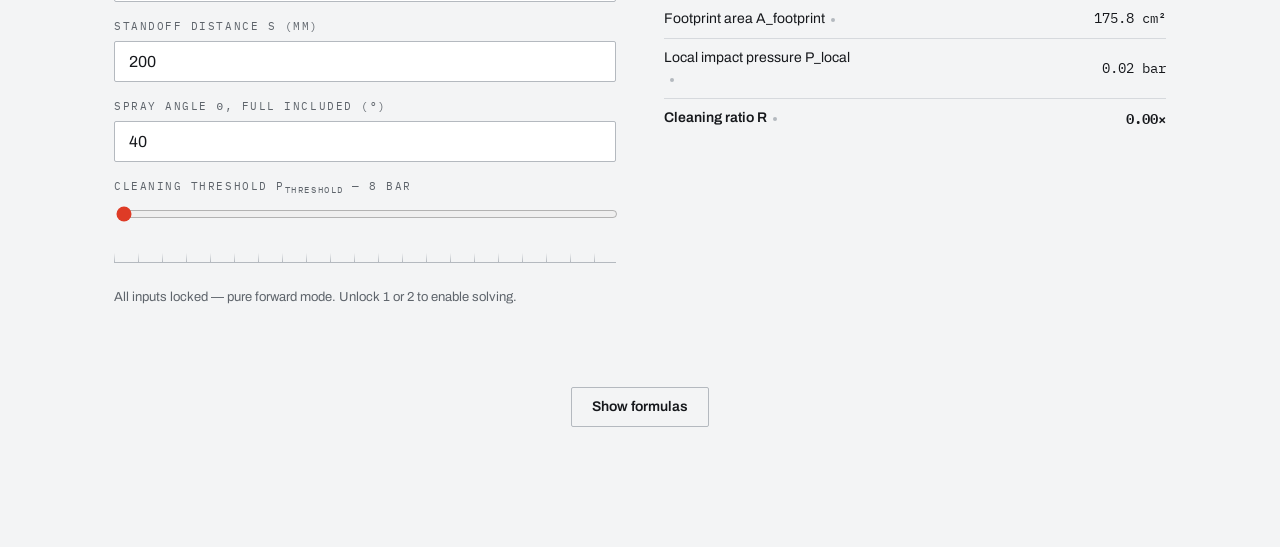
==== commit b9fff146: "Add reel ballast tab The tab gives the least mass that keeps a reel base from lifting and from slidi" ====
--- a/index.html
+++ b/index.html
@@ -55,6 +55,14 @@
   .dp-table tr:last-child td { border-bottom: none; font-weight: 600; }
   .dp-table tr.infeasible td { color: var(--signal); }
 
+  .surf-table th { text-align: left; font-weight: 500; color: var(--fg-2); font-size: var(--fs-caption); padding: 6px 0; border-bottom: 1px solid var(--n-300); }
+  .surf-table th.num, .surf-table td.num { text-align: right; font-family: var(--font-mono); font-variant-numeric: tabular-nums; padding-left: var(--sp-3); }
+  .surf-table td:last-child { text-align: right; }
+  .surf-table tr:last-child td { font-weight: 400; }
+  .surf-table tr.is-selected td { font-weight: 600; background: var(--n-100); }
+  .surf-table tr.is-selected td:first-child { box-shadow: inset 3px 0 0 var(--signal); padding-left: var(--sp-2); }
+  .ballast-notes { font-size: var(--fs-caption); color: var(--fg-2); max-width: 70ch; margin-top: var(--sp-5); }
+  .ballast-notes a { color: inherit; }
   details.section-drop { margin: var(--sp-6) 0 0; }
   details.section-drop > summary { cursor: pointer; }
   details.section-drop > summary::marker { color: var(--fg-2); }
@@ -161,6 +169,7 @@
 <div class="tabbar" role="tablist">
   <button class="tab-btn" role="tab" id="tabbtn-fluid" data-tab="fluid" aria-controls="tab-fluid">Hose &amp; pump</button>
   <button class="tab-btn" role="tab" id="tabbtn-drum" data-tab="drum" aria-controls="tab-drum">Cable drum</button>
+  <button class="tab-btn" role="tab" id="tabbtn-ballast" data-tab="ballast" aria-controls="tab-ballast">Reel ballast</button>
   <button class="tab-btn" role="tab" id="tabbtn-cdpr" data-tab="cdpr" aria-controls="tab-cdpr">CDPR sandbox</button>
 </div>
 
@@ -919,6 +928,121 @@
     <div class="formula-eq">Kt = 60 / (2π &middot; Kv) &nbsp; (if not given); &nbsp; T<sub>cont</sub> = Kt&middot;I<sub>cont</sub>, &nbsp; T<sub>peak</sub> = Kt&middot;I<sub>peak</sub>, &nbsp; RPM<sub>0</sub> = Kv&middot;V</div><br>
     <div class="formula-eq">holding: T &le; T<sub>cont</sub> &nbsp;&nbsp; speed: RPM &le; RPM<sub>0</sub>&middot;(1 &minus; T/T<sub>peak</sub>)</div>
     <p class="formula-note">The motor holds tension with current, so continuous torque must cover T even at 0 RPM. Peak torque stands in for stall torque on the torque-speed line, which underestimates available speed (conservative). Max power sits at T = ½ stall; beyond that, the operating point is flagged.</p>
+  </div>
+</section>
+</section>
+
+<section id="tab-ballast" role="tabpanel" aria-labelledby="tabbtn-ballast" hidden>
+<p class="t-sm" style="color:var(--fg-2);max-width:70ch;margin-top:var(--sp-3)">
+  Gives the least mass that keeps a reel base from lifting and from sliding. The cable leaves the
+  pulley on the base with tension T at angle &theta; above horizontal. This tab does not check tipping.
+</p>
+
+<div class="datum" style="margin:var(--sp-5) 0"></div>
+
+<div class="grid2" style="margin-top:var(--sp-6)">
+  <div>
+    <h3 class="t-h4">Inputs</h3>
+    <div class="plain-field">
+      <label class="field-label" for="ballast-in-T" data-tooltip="T — cable tension at the pulley. Use the largest tension the reel sees.">Cable tension T (N)</label>
+      <input class="field" type="number" id="ballast-in-T" step="10" min="0">
+    </div>
+    <div class="plain-field">
+      <label class="field-label" for="ballast-in-theta" data-tooltip="θ — cable angle from horizontal. Positive pulls the base up, negative pulls it down. 0° is a flat pull, 90° is straight up.">Cable angle &theta; (&deg;)</label>
+      <input class="field" type="number" id="ballast-in-theta" step="1" min="-90" max="90">
+    </div>
+    <div class="plain-field">
+      <label class="field-label" for="ballast-in-fos" data-tooltip="FoS multiplies the tension. FoS 2 means the base holds twice the cable tension.">Factor of safety FoS</label>
+      <input class="field" type="number" id="ballast-in-fos" step="0.1" min="1">
+    </div>
+    <div class="plain-field">
+      <label class="field-label" for="ballast-in-surface" data-tooltip="Pad material on the ground surface. Each preset uses the low end of the published static μ range (worst case).">Surface</label>
+      <select class="field" id="ballast-in-surface"></select>
+    </div>
+    <div class="plain-field" id="ballast-mu-row" hidden>
+      <label class="field-label" for="ballast-in-mu" data-tooltip="μ — static friction coefficient between the pad and the ground. A pull test on the real pad gives the best value.">Custom &mu;</label>
+      <input class="field" type="number" id="ballast-in-mu" step="0.01" min="0.01">
+    </div>
+    <div class="plain-field">
+      <label class="field-label" for="ballast-in-mhw" data-tooltip="Optional. Mass of the reel, motor, pulley and base. It counts toward the required mass, so the ballast is the rest.">Hardware mass (kg, optional)</label>
+      <input class="field" type="number" id="ballast-in-mhw" step="1" min="0">
+    </div>
+    <p class="error-box" id="ballast-error" hidden></p>
+  </div>
+
+  <div>
+    <h3 class="t-h4">Result</h3>
+    <p class="status-caption" id="ballast-status"></p>
+    <table class="dp-table">
+      <tr><td>Lift part FoS&middot;T&middot;sin &theta;</td><td id="ballast-W-lift"></td></tr>
+      <tr><td>+ Friction part FoS&middot;T&middot;cos &theta; / &mu;</td><td id="ballast-W-friction"></td></tr>
+      <tr><td>= Required force W</td><td id="ballast-W"></td></tr>
+    </table>
+    <table class="dp-table">
+      <tr><td>Required total mass</td><td id="ballast-m-total"></td></tr>
+      <tr><td>&minus; Hardware mass</td><td id="ballast-m-hw"></td></tr>
+      <tr><td>= Ballast to add</td><td id="ballast-m-ballast"></td></tr>
+    </table>
+
+    <details class="section-drop" open>
+      <summary class="t-h4">All surfaces</summary>
+      <table class="dp-table surf-table">
+        <thead><tr><th>Surface</th><th class="num">&mu;</th><th class="num">Total (kg)</th><th class="num">Ballast (kg)</th></tr></thead>
+        <tbody id="ballast-surf-body"></tbody>
+      </table>
+    </details>
+  </div>
+</div>
+
+<p class="ballast-notes">
+  The &mu; values are the low end of published static friction ranges, so they are the worst case.
+  Rubber values change a lot with the compound, the texture and the temperature. A pull test on the
+  real pad and surface gives a better &mu;. This tab does not check tipping: a tall pulley on a short
+  base can tip before it slides.
+  Sources:
+  <a href="https://engineeringtoolbox.com/friction-coefficients-d_778.html" target="_blank" rel="noopener">Engineering ToolBox</a>,
+  <a href="https://engineersedge.com/coeffients_of_friction.htm" target="_blank" rel="noopener">Engineers Edge</a>,
+  <a href="https://ascelibrary.com/doi/10.1061/%28ASCE%290733-9445%281985%29111%3A3%28505%29" target="_blank" rel="noopener">ASCE 1985 (steel on concrete)</a>,
+  <a href="https://iitk.ac.in/nicee/wcee/article/14_12-01-0077.PDF" target="_blank" rel="noopener">WCEE (steel on mortar)</a>,
+  <a href="https://web.mae.ufl.edu/designlab/Class%20Projects/Background%20Information/Friction%20coefficients.htm" target="_blank" rel="noopener">UF Design Lab</a>,
+  <a href="https://us.misumi-ec.com/blog/coefficient-of-friction/" target="_blank" rel="noopener">MISUMI</a>.
+</p>
+
+<div class="formulas-toggle-row">
+  <button class="btn btn--outline" id="ballast-btn-show-formulas" aria-expanded="false" aria-controls="ballast-formulas-panel">
+    Show formulas
+  </button>
+</div>
+
+<section id="ballast-formulas-panel" class="formulas-panel" hidden>
+  <h3 class="t-h3">Formulas used</h3>
+  <div class="legend-grid">
+    <div class="legend-row"><span class="legend-sym">T</span><span class="legend-desc">Cable tension (N)</span></div>
+    <div class="legend-row"><span class="legend-sym">&theta;</span><span class="legend-desc">Cable angle from horizontal, positive up</span></div>
+    <div class="legend-row"><span class="legend-sym">FoS</span><span class="legend-desc">Factor of safety on the tension</span></div>
+    <div class="legend-row"><span class="legend-sym">&mu;</span><span class="legend-desc">Static friction coefficient, pad on ground</span></div>
+    <div class="legend-row"><span class="legend-sym">W</span><span class="legend-desc">Required weight on the ground (N)</span></div>
+    <div class="legend-row"><span class="legend-sym">m</span><span class="legend-desc">Required total mass (kg)</span></div>
+    <div class="legend-row"><span class="legend-sym">g</span><span class="legend-desc">9.81 m/s&sup2;</span></div>
+  </div>
+
+  <div class="formula-block">
+    <div class="step-no">01</div>
+    <h5>Force balance on the base</h5>
+    <div class="formula-eq">N = W &minus; FoS&middot;T&middot;sin &theta; &nbsp;&ge; 0, &nbsp; &mu;&middot;N &ge; FoS&middot;T&middot;cos &theta;</div><br>
+    <div class="formula-eq">W = FoS &middot; T &middot; (sin &theta; + cos &theta; / &mu;)</div>
+    <p class="formula-note">N is the normal force from the ground. The pulley is on the same base, so the cable between the reel and the pulley adds no net force. Only T at &theta; acts on the base. If W comes out below 0, a steep downward pull holds the base by itself, and W = 0.</p>
+  </div>
+  <div class="formula-block">
+    <div class="step-no">02</div>
+    <h5>Required total mass</h5>
+    <div class="formula-eq">m = W / g</div>
+  </div>
+  <div class="formula-block">
+    <div class="step-no">03</div>
+    <h5>Ballast</h5>
+    <div class="formula-eq">ballast = max(0, m &minus; m<sub>hardware</sub>)</div>
+    <p class="formula-note">The reel, motor, pulley and base press on the ground too, so they count toward m.</p>
   </div>
 </section>
 </section>
@@ -1523,7 +1647,7 @@
 <script>
 // --- Tabs ---
 // The active tab lives in location.hash (#drum) so a shared link opens it.
-const TABS = ["fluid", "drum", "cdpr"];
+const TABS = ["fluid", "drum", "ballast", "cdpr"];
 function showTab(name) {
   if (!TABS.includes(name)) name = "fluid";
   for (const t of TABS) {
@@ -1975,6 +2099,87 @@
   if (willShow) drumFormulasPanel.scrollIntoView?.({ behavior: "smooth", block: "start" });
 });
 
+// --- Reel ballast tab ---
+// One forward calculation: the least weight that stops the base from lifting
+// and sliding. The table repeats it for every preset surface.
+const ballastState = { T_n: 1000, theta_deg: 30, fos: 2, surface: "rubber_concrete_dry", mu_custom: 0.5, m_hw_kg: 0 };
+const ballastEl = (id) => document.getElementById(id);
+const fmtN = (x) => `${x.toFixed(0)} N`;
+const fmtKg = (x) => `${x.toFixed(1)} kg`;
+
+function ballastMu() {
+  if (ballastState.surface === "custom") return ballastState.mu_custom;
+  return calc.BALLAST_SURFACES.find((s) => s.id === ballastState.surface).mu;
+}
+
+function renderBallast() {
+  const base = { T_n: ballastState.T_n, theta_deg: ballastState.theta_deg, fos: ballastState.fos, m_hw_kg: ballastState.m_hw_kg };
+  const r = calc.ballastForward({ ...base, mu: ballastMu() });
+  ballastEl("ballast-mu-row").hidden = ballastState.surface !== "custom";
+  ballastEl("ballast-error").hidden = r.feasible;
+  ballastEl("ballast-error").textContent = r.error || "";
+  const show = (id, text) => { ballastEl(id).textContent = r.feasible ? text : "—"; };
+  show("ballast-W-lift", fmtN(r.W_lift_n));
+  show("ballast-W-friction", fmtN(r.W_friction_n));
+  show("ballast-W", fmtN(r.W_n));
+  show("ballast-m-total", fmtKg(r.m_total_kg));
+  show("ballast-m-hw", fmtKg(ballastState.m_hw_kg));
+  show("ballast-m-ballast", fmtKg(r.m_ballast_kg));
+  ballastEl("ballast-status").innerHTML = !r.feasible ? ""
+    : r.W_n === 0 ? "The cable pulls the base down hard enough to hold it. <b>No mass is needed.</b>"
+    : `Use <b>${fmtKg(r.m_ballast_kg)}</b> of ballast on ${ballastState.surface === "custom" ? `a surface with μ = ${ballastMu()}` : calc.BALLAST_SURFACES.find((s) => s.id === ballastState.surface).name.toLowerCase()}.`;
+
+  const rows = calc.BALLAST_SURFACES.map((s) => ({ ...s, r: calc.ballastForward({ ...base, mu: s.mu }) }));
+  if (ballastState.surface === "custom") rows.push({ id: "custom", name: "Custom", mu: ballastState.mu_custom, r });
+  const body = ballastEl("ballast-surf-body");
+  body.replaceChildren(...rows.map((row) => {
+    const tr = document.createElement("tr");
+    if (row.id === ballastState.surface) tr.className = "is-selected";
+    const cells = [row.name, row.mu.toFixed(2),
+      row.r.feasible ? row.r.m_total_kg.toFixed(1) : "—",
+      row.r.feasible ? row.r.m_ballast_kg.toFixed(1) : "—"];
+    cells.forEach((text, i) => {
+      const td = document.createElement("td");
+      td.textContent = text;
+      if (i > 0) td.className = "num";
+      tr.appendChild(td);
+    });
+    if (row.range) tr.title = `Published range: ${row.range}`;
+    return tr;
+  }));
+}
+
+{
+  const sel = ballastEl("ballast-in-surface");
+  for (const s of calc.BALLAST_SURFACES) sel.add(new Option(`${s.name} (μ ${s.mu.toFixed(2)})`, s.id));
+  sel.add(new Option("Custom", "custom"));
+  sel.value = ballastState.surface;
+  sel.addEventListener("change", () => { ballastState.surface = sel.value; renderBallast(); });
+
+  // Inputs keep the typed value; the calc module rejects bad values and the error box explains.
+  for (const [id, key] of [["ballast-in-T", "T_n"], ["ballast-in-theta", "theta_deg"], ["ballast-in-fos", "fos"],
+                           ["ballast-in-mu", "mu_custom"], ["ballast-in-mhw", "m_hw_kg"]]) {
+    const el = ballastEl(id);
+    el.value = ballastState[key];
+    el.addEventListener("input", () => {
+      const x = el.value.trim() === "" && key === "m_hw_kg" ? 0 : parseFloat(el.value);
+      ballastState[key] = Number.isFinite(x) ? x : NaN;
+      renderBallast();
+    });
+  }
+}
+
+const ballastFormulasBtn = ballastEl("ballast-btn-show-formulas");
+const ballastFormulasPanel = ballastEl("ballast-formulas-panel");
+ballastFormulasBtn.addEventListener("click", () => {
+  const willShow = ballastFormulasPanel.hidden;
+  ballastFormulasPanel.hidden = !willShow;
+  ballastFormulasBtn.textContent = willShow ? "Hide formulas" : "Show formulas";
+  ballastFormulasBtn.setAttribute("aria-expanded", String(willShow));
+  if (willShow) ballastFormulasPanel.scrollIntoView?.({ behavior: "smooth", block: "start" });
+});
+
+renderBallast();
 renderDrum();
 </script>
 
